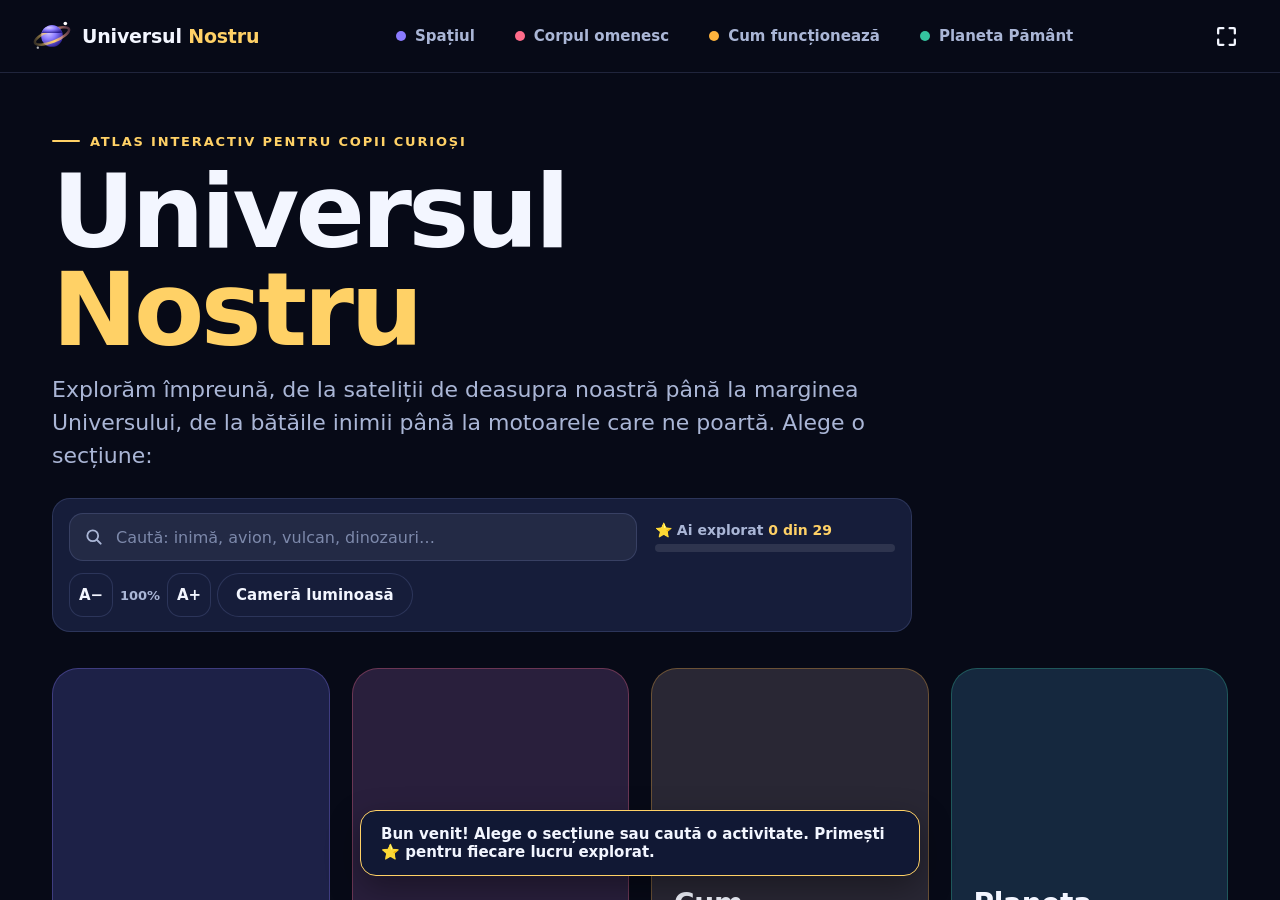
==== index.html @ 6708213e "Unelte pentru povestit, zoom în toate modulele, desene unitare și mai clare Cadrul comun al modulelo" ====
<!DOCTYPE html>
<html lang="ro">
<head>
<meta charset="utf-8">
<title>Universul Nostru</title>
<meta name="viewport" content="width=device-width, initial-scale=1, viewport-fit=cover, user-scalable=no">
<meta name="description" content="Aplicație educațională interactivă: Sistemul Solar, sateliți, comete, galaxii și structura Universului.">
<meta name="theme-color" content="#070a17">
<meta name="apple-mobile-web-app-capable" content="yes">
<meta name="apple-mobile-web-app-status-bar-style" content="black-translucent">
<meta name="mobile-web-app-capable" content="yes">
<link rel="manifest" href="manifest.webmanifest">
<link rel="icon" href="icons/icon-192.png">
<link rel="apple-touch-icon" href="icons/apple-touch-icon.png">
<link rel="stylesheet" href="css/style.css?v=46">
</head>
<body>
<svg width="0" height="0" style="position:absolute" aria-hidden="true">
  <defs>
    <symbol id="i-home" viewBox="0 0 24 24"><path d="M3.5 10.5 12 3.5l8.5 7V20a1 1 0 0 1-1 1H15v-6H9v6H4.5a1 1 0 0 1-1-1z" fill="none" stroke="currentColor" stroke-width="2" stroke-linejoin="round"/></symbol>
    <symbol id="i-back" viewBox="0 0 24 24"><path d="M15 5l-7 7 7 7" fill="none" stroke="currentColor" stroke-width="2.4" stroke-linecap="round" stroke-linejoin="round"/></symbol>
    <symbol id="i-arrow" viewBox="0 0 24 24"><path d="M5 12h13M13 6l6 6-6 6" fill="none" stroke="currentColor" stroke-width="2.4" stroke-linecap="round" stroke-linejoin="round"/></symbol>
    <symbol id="i-play" viewBox="0 0 24 24"><path d="M8 5.2v13.6a.8.8 0 0 0 1.2.7l10.6-6.8a.8.8 0 0 0 0-1.4L9.2 4.5A.8.8 0 0 0 8 5.2z" fill="currentColor"/></symbol>
    <symbol id="i-pause" viewBox="0 0 24 24"><rect x="6" y="5" width="4.2" height="14" rx="1.3" fill="currentColor"/><rect x="13.8" y="5" width="4.2" height="14" rx="1.3" fill="currentColor"/></symbol>
    <symbol id="i-plus" viewBox="0 0 24 24"><path d="M12 5v14M5 12h14" fill="none" stroke="currentColor" stroke-width="2.6" stroke-linecap="round"/></symbol>
    <symbol id="i-minus" viewBox="0 0 24 24"><path d="M5 12h14" fill="none" stroke="currentColor" stroke-width="2.6" stroke-linecap="round"/></symbol>
    <symbol id="i-full" viewBox="0 0 24 24"><path d="M4 9V5a1 1 0 0 1 1-1h4M20 9V5a1 1 0 0 0-1-1h-4M4 15v4a1 1 0 0 0 1 1h4M20 15v4a1 1 0 0 1-1 1h-4" fill="none" stroke="currentColor" stroke-width="2.2" stroke-linecap="round"/></symbol>
    <symbol id="i-help" viewBox="0 0 24 24"><circle cx="12" cy="12" r="9" fill="none" stroke="currentColor" stroke-width="2"/><path d="M9.4 9.3a2.7 2.7 0 1 1 3.8 2.5c-.7.3-1.2.9-1.2 1.7v.5" fill="none" stroke="currentColor" stroke-width="2" stroke-linecap="round"/><circle cx="12" cy="17.2" r="1.2" fill="currentColor"/></symbol>
    <symbol id="i-close" viewBox="0 0 24 24"><path d="M6.5 6.5l11 11M17.5 6.5l-11 11" fill="none" stroke="currentColor" stroke-width="2.4" stroke-linecap="round"/></symbol>
    <symbol id="i-tour" viewBox="0 0 24 24"><path d="M5.5 21V4.5" fill="none" stroke="currentColor" stroke-width="2.2" stroke-linecap="round"/><path d="M5.5 4.5h11.8a.6.6 0 0 1 .5.9L15.6 9l2.2 3.6a.6.6 0 0 1-.5.9H5.5z" fill="currentColor"/></symbol>
    <symbol id="i-target" viewBox="0 0 24 24"><circle cx="12" cy="12" r="8.6" fill="none" stroke="currentColor" stroke-width="2"/><circle cx="12" cy="12" r="4.6" fill="none" stroke="currentColor" stroke-width="2"/><circle cx="12" cy="12" r="1.5" fill="currentColor"/></symbol>
    <symbol id="i-sparkle" viewBox="0 0 24 24"><path d="M11 3.5l1.7 5.1 5.1 1.7-5.1 1.7L11 17.1l-1.7-5.1-5.1-1.7 5.1-1.7z" fill="currentColor"/><path d="M18.5 14.5l.8 2.2 2.2.8-2.2.8-.8 2.2-.8-2.2-2.2-.8 2.2-.8z" fill="currentColor"/></symbol>
    <symbol id="i-planet" viewBox="0 0 24 24"><circle cx="12" cy="12" r="5.6" fill="none" stroke="currentColor" stroke-width="2"/><ellipse cx="12" cy="12" rx="10" ry="3.6" transform="rotate(-20 12 12)" fill="none" stroke="currentColor" stroke-width="1.8"/></symbol>
    <symbol id="i-catalog" viewBox="0 0 24 24"><rect x="4" y="4" width="7" height="7" rx="2" fill="none" stroke="currentColor" stroke-width="2"/><rect x="13" y="4" width="7" height="7" rx="2" fill="none" stroke="currentColor" stroke-width="2"/><rect x="4" y="13" width="7" height="7" rx="2" fill="none" stroke="currentColor" stroke-width="2"/><rect x="13" y="13" width="7" height="7" rx="2" fill="none" stroke="currentColor" stroke-width="2"/></symbol>
    <symbol id="i-orbit" viewBox="0 0 24 24"><ellipse cx="12" cy="12" rx="9" ry="6" fill="none" stroke="currentColor" stroke-width="1.9" stroke-dasharray="3 2.4"/><circle cx="12" cy="12" r="2.6" fill="currentColor"/><circle cx="20.4" cy="9.9" r="1.7" fill="currentColor"/></symbol>
    <symbol id="i-label" viewBox="0 0 24 24"><path d="M3.8 12.6V5a1.2 1.2 0 0 1 1.2-1.2h7.6l8 8a1.2 1.2 0 0 1 0 1.7l-7 7a1.2 1.2 0 0 1-1.7 0z" fill="none" stroke="currentColor" stroke-width="2" stroke-linejoin="round"/><circle cx="8.3" cy="8.3" r="1.6" fill="currentColor"/></symbol>
    <symbol id="i-reset" viewBox="0 0 24 24"><path d="M4.5 12a7.5 7.5 0 1 0 2.4-5.5" fill="none" stroke="currentColor" stroke-width="2.2" stroke-linecap="round"/><path d="M4 4v4.5h4.5" fill="none" stroke="currentColor" stroke-width="2.2" stroke-linecap="round" stroke-linejoin="round"/></symbol>
    <symbol id="i-search" viewBox="0 0 24 24"><circle cx="10.5" cy="10.5" r="6.5" fill="none" stroke="currentColor" stroke-width="2.2"/><path d="M15.5 15.5 20 20" fill="none" stroke="currentColor" stroke-width="2.4" stroke-linecap="round"/></symbol>
    <symbol id="i-zoomto" viewBox="0 0 24 24"><circle cx="10.5" cy="10.5" r="6.5" fill="none" stroke="currentColor" stroke-width="2.2"/><path d="M15.5 15.5 20 20M10.5 7.8v5.4M7.8 10.5h5.4" fill="none" stroke="currentColor" stroke-width="2.2" stroke-linecap="round"/></symbol>
    <symbol id="i-follow" viewBox="0 0 24 24"><path d="M2.5 12S6 5.5 12 5.5 21.5 12 21.5 12 18 18.5 12 18.5 2.5 12 2.5 12z" fill="none" stroke="currentColor" stroke-width="2" stroke-linejoin="round"/><circle cx="12" cy="12" r="3" fill="currentColor"/></symbol>
    <symbol id="i-text" viewBox="0 0 24 24"><path d="M5 4.5h14a1.5 1.5 0 0 1 1.5 1.5v9a1.5 1.5 0 0 1-1.5 1.5h-7.5L7 20.5v-4H5A1.5 1.5 0 0 1 3.5 15V6A1.5 1.5 0 0 1 5 4.5z" fill="none" stroke="currentColor" stroke-width="2" stroke-linejoin="round"/><path d="M7.5 9h9M7.5 12.2h6" fill="none" stroke="currentColor" stroke-width="2" stroke-linecap="round"/></symbol>
    <symbol id="i-laser" viewBox="0 0 24 24"><circle cx="12" cy="12" r="3.6" fill="currentColor"/><circle cx="12" cy="12" r="7.6" fill="none" stroke="currentColor" stroke-width="1.8" opacity=".55"/><path d="M12 1.8v3M12 19.2v3M1.8 12h3M19.2 12h3" stroke="currentColor" stroke-width="1.8" stroke-linecap="round"/></symbol>
    <symbol id="i-skip" viewBox="0 0 24 24"><path d="M6 6l7 6-7 6zM15 6l7 6-7 6z" fill="currentColor"/></symbol>
    <symbol id="i-logo" viewBox="0 0 48 48"><defs><radialGradient id="lg-p" cx="35%" cy="32%" r="75%"><stop offset="0" stop-color="#d7ccff"/><stop offset=".45" stop-color="#8b7bff"/><stop offset="1" stop-color="#2a1d8f"/></radialGradient><linearGradient id="lg-r" x1="0" x2="1"><stop offset="0" stop-color="#ffd166" stop-opacity=".2"/><stop offset=".5" stop-color="#ffd166"/><stop offset="1" stop-color="#ff8fa3" stop-opacity=".3"/></linearGradient></defs><circle cx="24" cy="24" r="13" fill="url(#lg-p)"/><ellipse cx="24" cy="24" rx="22" ry="7" transform="rotate(-22 24 24)" fill="none" stroke="url(#lg-r)" stroke-width="3"/><path d="M11.5 20.5a13 13 0 0 1 25 0" fill="url(#lg-p)"/><circle cx="40" cy="9" r="2.2" fill="#fff"/><circle cx="7" cy="38" r="1.4" fill="#fff" opacity=".7"/></symbol>
  </defs>
</svg>

<!-- ============ ECRAN DE PORNIRE ============ -->
<section id="home">
  <header class="topnav">
    <button class="brand" id="brand-home" aria-label="Universul Nostru — toate secțiunile">
      <svg class="brand-mark" aria-hidden="true"><use href="#i-logo"/></svg>
      <span class="brand-name">Universul <b>Nostru</b></span>
    </button>
    <nav class="sec-tabs" aria-label="Secțiuni">
      <button class="sec-tab" data-tab="space" style="--c1:#8b7bff;--c2:#3b2bb0"><span class="dot"></span>Spațiul</button>
      <button class="sec-tab" data-tab="body" style="--c1:#ff6b8a;--c2:#b0284e"><span class="dot"></span>Corpul omenesc</button>
      <button class="sec-tab" data-tab="how" style="--c1:#ffb43d;--c2:#b8620f"><span class="dot"></span>Cum funcționează</button>
      <button class="sec-tab" data-tab="earth" style="--c1:#35c3a0;--c2:#147a8f"><span class="dot"></span>Planeta Pământ</button>
    </nav>
    <button class="icon ghost" id="btn-hub-full" title="Ecran complet (F)" aria-label="Ecran complet"><svg class="i" aria-hidden="true"><use href="#i-full"/></svg></button>
  </header>

  <div class="home-inner">
    <div id="hub">
      <div class="hero">
        <p class="eyebrow"><span></span>Atlas interactiv pentru copii curioși</p>
        <h1>Universul <span>Nostru</span></h1>
        <p class="tagline">Explorăm împreună, de la sateliții de deasupra noastră până la marginea Universului, de la bătăile inimii până la motoarele care ne poartă. Alege o secțiune:</p>
      </div>
      <div class="sec-tiles">
      <button class="sec-tile" data-section="space" style="--c1:#8b7bff;--c2:#3b2bb0;--i:0">
        <span class="sec-art img" style="background-image:url(img/hub/space.jpg)"></span>
        <span class="sec-info">
          <h2>Spațiul</h2>
          <p>Sistemul Solar, găuri negre, explozii cosmice, Big Bang și gravitație.</p>
          <span class="sec-foot"><span class="sec-count" data-count="space"></span><span class="sec-go"><svg class="i" aria-hidden="true"><use href="#i-arrow"/></svg></span></span>
        </span>
      </button>
      <button class="sec-tile" data-section="body" style="--c1:#ff6b8a;--c2:#b0284e;--i:1">
        <span class="sec-art img" style="background-image:url(img/cards/m-heart.jpg)"></span>
        <span class="sec-info">
          <h2>Corpul omenesc</h2>
          <p>Inima, plămânii, scheletul, digestia și creierul.</p>
          <span class="sec-foot"><span class="sec-count" data-count="body"></span><span class="sec-go"><svg class="i" aria-hidden="true"><use href="#i-arrow"/></svg></span></span>
        </span>
      </button>
      <button class="sec-tile" data-section="how" style="--c1:#ffb43d;--c2:#b8620f;--i:2">
        <span class="sec-art img" style="background-image:url(img/cards/m-mechanics.jpg)"></span>
        <span class="sec-info">
          <h2>Cum funcționează</h2>
          <p>Circuite, avioane, motoare, trenuri, telefoane, aparate foto și mașini.</p>
          <span class="sec-foot"><span class="sec-count" data-count="how"></span><span class="sec-go"><svg class="i" aria-hidden="true"><use href="#i-arrow"/></svg></span></span>
        </span>
      </button>
      <button class="sec-tile" data-section="earth" style="--c1:#35c3a0;--c2:#147a8f;--i:3">
        <span class="sec-art img" style="background-image:url(img/cards/m-earthtime.jpg)"></span>
        <span class="sec-info">
          <h2>Planeta Pământ</h2>
          <p>Pământul în timp, omul, fauna și flora, civilizația, relief, vulcani, straturi și oceane.</p>
          <span class="sec-foot"><span class="sec-count" data-count="earth"></span><span class="sec-go"><svg class="i" aria-hidden="true"><use href="#i-arrow"/></svg></span></span>
        </span>
      </button>
      </div>
      <ul class="hub-tips">
        <li><svg class="i" aria-hidden="true"><use href="#i-full"/></svg><span>Pentru proiector, apasă <kbd>F</kbd> pentru ecran complet</span></li>
        <li><svg class="i" aria-hidden="true"><use href="#i-sparkle"/></svg><span>Atinge orice ca să afli mai multe</span></li>
        <li><svg class="i" aria-hidden="true"><use href="#i-planet"/></svg><span>Funcționează și fără internet</span></li>
      </ul>
    </div>

    <div class="sec-view hidden" id="sec-space" style="--c1:#8b7bff;--c2:#3b2bb0">
      <header class="sec-hero">
        <button class="back-link sec-back"><svg class="i" aria-hidden="true"><use href="#i-back"/></svg><span>Toate secțiunile</span></button>
        <h2 class="sec-title">Spațiul</h2>
        <p class="sec-desc">Sistemul Solar, găuri negre, explozii cosmice, Big Bang și gravitație.</p>
        <span class="sec-badge" data-count="space"></span>
      </header>
      <div class="cards">
      <button class="card card-feature" id="start-space" style="--i:0">
        <div class="card-art img" style="background-image:url(img/cards/solar.jpg)"><span class="card-tag">Harta interactivă</span></div>
        <div class="card-body">
          <h3>Spațiul</h3>
          <p>Planete, sateliți, comete, asteroizi, stele, nebuloase și galaxii. Cu zoom de la ISS până la pânza cosmică.</p>
          <span class="card-cta">Intră în spațiu <svg class="i" aria-hidden="true"><use href="#i-arrow"/></svg></span>
        </div>
      </button>
      <button class="card" data-module="bigbang" style="--i:1">
        <div class="card-art img" style="background-image:url(img/cards/bigbang.jpg)"></div>
        <div class="card-body">
          <h3>Big Bang</h3>
          <p>Derulează 13,8 miliarde de ani: de la un punct mai mic decât un atom la stele, galaxii și la noi.</p>
          <span class="card-cta">Joacă-te <svg class="i" aria-hidden="true"><use href="#i-arrow"/></svg></span>
        </div>
      </button>
      <button class="card" data-module="blackhole" style="--i:2">
        <div class="card-art img" style="background-image:url(img/cards/blackhole.jpg)"></div>
        <div class="card-body">
          <h3>Gaura neagră</h3>
          <p>Aruncă planete și lumină într-o gaură neagră. Schimbă-i masa de la cât Pământul până la un monstru de miliarde de Sori.</p>
          <span class="card-cta">Joacă-te <svg class="i" aria-hidden="true"><use href="#i-arrow"/></svg></span>
        </div>
      </button>
      <button class="card" data-module="explosions" style="--i:3">
        <div class="card-art img" style="background-image:url(img/cards/supernova.jpg)"></div>
        <div class="card-body">
          <h3>Explozii cosmice</h3>
          <p>Urmărește viața unei stele până la supernovă, apoi declanșează tu supernove, kilonove și rafale gamma.</p>
          <span class="card-cta">Joacă-te <svg class="i" aria-hidden="true"><use href="#i-arrow"/></svg></span>
        </div>
      </button>
      <button class="card" data-module="gravity" style="--i:4">
        <div class="card-art img" style="background-image:url(img/cards/m-gravity.jpg)"></div>
        <div class="card-body">
          <h3>Laborator de gravitație</h3>
          <p>Lansează planete și descoperă ce e o orbită, de ce cad unele în stea și altele scapă în spațiu.</p>
          <span class="card-cta">Joacă-te <svg class="i" aria-hidden="true"><use href="#i-arrow"/></svg></span>
        </div>
      </button>
      </div>
    </div>
    <div class="sec-view hidden" id="sec-body" style="--c1:#ff6b8a;--c2:#b0284e">
      <header class="sec-hero">
        <button class="back-link sec-back"><svg class="i" aria-hidden="true"><use href="#i-back"/></svg><span>Toate secțiunile</span></button>
        <h2 class="sec-title">Corpul omenesc</h2>
        <p class="sec-desc">Inima, plămânii, scheletul, digestia și creierul.</p>
        <span class="sec-badge" data-count="body"></span>
      </header>
      <div class="cards">
      <button class="card" data-module="heart" style="--i:0">
        <div class="card-art img" style="background-image:url(img/cards/m-heart.jpg)"></div>
        <div class="card-body">
          <h3>Inima și circulația</h3>
          <p>Cele 4 camere ale inimii, sângele albastru și roșu, EKG și pulsul la somn, mers sau alergare.</p>
          <span class="card-cta">Explorează <svg class="i" aria-hidden="true"><use href="#i-arrow"/></svg></span>
        </div>
      </button>
      <button class="card" data-module="lungs" style="--i:1">
        <div class="card-art img" style="background-image:url(img/cards/m-lungs.jpg)"></div>
        <div class="card-body">
          <h3>Plămânii și respirația</h3>
          <p>Vezi cum diafragma umflă plămânii, cum trece oxigenul în sânge și cât poți ține respirația.</p>
          <span class="card-cta">Explorează <svg class="i" aria-hidden="true"><use href="#i-arrow"/></svg></span>
        </div>
      </button>
      <button class="card" data-module="skeleton" style="--i:2">
        <div class="card-art img" style="background-image:url(img/cards/m-skeleton.jpg)"></div>
        <div class="card-body">
          <h3>Scheletul</h3>
          <p>Atinge oasele ca să afli cum se numesc, apoi joacă „Găsește osul” — de la craniu la femur.</p>
          <span class="card-cta">Explorează <svg class="i" aria-hidden="true"><use href="#i-arrow"/></svg></span>
        </div>
      </button>
      <button class="card" data-module="digestion" style="--i:3">
        <div class="card-art img" style="background-image:url(img/cards/m-digestion.jpg)"></div>
        <div class="card-body">
          <h3>Digestia</h3>
          <p>Urmărește un măr de la gură până la ieșire: stomac, intestinul subțire de 6 metri și nu numai.</p>
          <span class="card-cta">Explorează <svg class="i" aria-hidden="true"><use href="#i-arrow"/></svg></span>
        </div>
      </button>
      <button class="card" data-module="brain" style="--i:4">
        <div class="card-art img" style="background-image:url(img/cards/m-brain.jpg)"></div>
        <div class="card-body">
          <h3>Creierul</h3>
          <p>Zonele creierului, un test de reflexe și un joc de memorie. Cât de repede ești?</p>
          <span class="card-cta">Explorează <svg class="i" aria-hidden="true"><use href="#i-arrow"/></svg></span>
        </div>
      </button>
      </div>
    </div>
    <div class="sec-view hidden" id="sec-how" style="--c1:#ffb43d;--c2:#b8620f">
      <header class="sec-hero">
        <button class="back-link sec-back"><svg class="i" aria-hidden="true"><use href="#i-back"/></svg><span>Toate secțiunile</span></button>
        <h2 class="sec-title">Cum funcționează</h2>
        <p class="sec-desc">Circuite, avioane, motoare, trenuri, telefoane, aparate foto și mașini.</p>
        <span class="sec-badge" data-count="how"></span>
      </header>
      <div class="cards">
      <button class="card" data-module="circuit" style="--i:0">
        <div class="card-art img" style="background-image:url(img/cards/m-circuit.jpg)"></div>
        <div class="card-body">
          <h3>Circuitul electric</h3>
          <p>Pornește un bec, pune becuri în serie sau în paralel și vezi ce se întâmplă dacă tensiunea e prea mare.</p>
          <span class="card-cta">Joacă-te <svg class="i" aria-hidden="true"><use href="#i-arrow"/></svg></span>
        </div>
      </button>
      <button class="card" data-module="binary" style="--i:1">
        <div class="card-art img" style="background-image:url(img/cards/m-binary.jpg)"></div>
        <div class="card-body">
          <h3>Cum „gândește” calculatorul</h3>
          <p>Aprinde biți și descoperă cum 0 și 1 devin numere, litere și culori.</p>
          <span class="card-cta">Joacă-te <svg class="i" aria-hidden="true"><use href="#i-arrow"/></svg></span>
        </div>
      </button>
      <button class="card" data-module="phone" style="--i:2">
        <div class="card-art img" style="background-image:url(img/cards/m-phone.jpg)"></div>
        <div class="card-body">
          <h3>Telefonul mobil</h3>
          <p>Trage telefonul între turnuri și vezi cum ajunge vocea ta la prieten. Apoi vezi cum simte ecranul degetul.</p>
          <span class="card-cta">Joacă-te <svg class="i" aria-hidden="true"><use href="#i-arrow"/></svg></span>
        </div>
      </button>
      <button class="card" data-module="camera" style="--i:3">
        <div class="card-art img" style="background-image:url(img/cards/m-camera.jpg)"></div>
        <div class="card-body">
          <h3>Aparatul foto</h3>
          <p>Cum face lentila o imagine, de ce poza iese clară sau neclară și ce fac diafragma, timpul și ISO.</p>
          <span class="card-cta">Joacă-te <svg class="i" aria-hidden="true"><use href="#i-arrow"/></svg></span>
        </div>
      </button>
      <button class="card" data-module="mechanics" style="--i:4">
        <div class="card-art img" style="background-image:url(img/cards/m-mechanics.jpg)"></div>
        <div class="card-body">
          <h3>Mecanisme</h3>
          <p>Roți dințate care se învârt una pe alta și o pârghie pe care o poți echilibra.</p>
          <span class="card-cta">Joacă-te <svg class="i" aria-hidden="true"><use href="#i-arrow"/></svg></span>
        </div>
      </button>
      <button class="card" data-module="engine" style="--i:5">
        <div class="card-art img" style="background-image:url(img/cards/m-engine.jpg)"></div>
        <div class="card-body">
          <h3>Motorul termic</h3>
          <p>Cei 4 timpi ai motorului: admisie, comprimare, ardere, evacuare. Pistonul, supapele și bujia, încetinit.</p>
          <span class="card-cta">Joacă-te <svg class="i" aria-hidden="true"><use href="#i-arrow"/></svg></span>
        </div>
      </button>
      <button class="card" data-module="solar" style="--i:6">
        <div class="card-art img" style="background-image:url(img/cards/m-solar.jpg)"></div>
        <div class="card-body">
          <h3>Panourile solare</h3>
          <p>Urmărește soarele pe cer, înclină panoul și vezi cum se face curent, cum se încarcă bateria și ce se întâmplă noaptea.</p>
          <span class="card-cta">Joacă-te <svg class="i" aria-hidden="true"><use href="#i-arrow"/></svg></span>
        </div>
      </button>
      <button class="card" data-module="emotor" style="--i:7">
        <div class="card-art img" style="background-image:url(img/cards/m-emotor.jpg)"></div>
        <div class="card-body">
          <h3>Mașina electrică</h3>
          <p>Cum merge o mașină fără benzină: baterie, controler și motor. Apoi vezi cum magneții împing roata.</p>
          <span class="card-cta">Joacă-te <svg class="i" aria-hidden="true"><use href="#i-arrow"/></svg></span>
        </div>
      </button>
      <button class="card" data-module="airplane" style="--i:8">
        <div class="card-art img" style="background-image:url(img/cards/m-airplane.jpg)"></div>
        <div class="card-body">
          <h3>Cum zboară avionul</h3>
          <p>Înclină aripa, schimbă viteza și vezi portanța. Ce e angajarea și de ce „pică” avionul?</p>
          <span class="card-cta">Joacă-te <svg class="i" aria-hidden="true"><use href="#i-arrow"/></svg></span>
        </div>
      </button>
      <button class="card" data-module="train" style="--i:9">
        <div class="card-art img" style="background-image:url(img/cards/m-train.jpg)"></div>
        <div class="card-body">
          <h3>Trenul</h3>
          <p>Cum ia locomotiva curent din fir și cum se ia trenul singur după curbe, datorită roților conice.</p>
          <span class="card-cta">Joacă-te <svg class="i" aria-hidden="true"><use href="#i-arrow"/></svg></span>
        </div>
      </button>
      <button class="card" data-module="car" style="--i:10">
        <div class="card-art img" style="background-image:url(img/cards/m-car.jpg)"></div>
        <div class="card-body">
          <h3>Mașina</h3>
          <p>Accelerează și schimbă vitezele, urmărește turația motorului și află cum frânează o mașină.</p>
          <span class="card-cta">Joacă-te <svg class="i" aria-hidden="true"><use href="#i-arrow"/></svg></span>
        </div>
      </button>
      </div>
    </div>
    <div class="sec-view hidden" id="sec-earth" style="--c1:#35c3a0;--c2:#147a8f">
      <header class="sec-hero">
        <button class="back-link sec-back"><svg class="i" aria-hidden="true"><use href="#i-back"/></svg><span>Toate secțiunile</span></button>
        <h2 class="sec-title">Planeta Pământ</h2>
        <p class="sec-desc">Pământul în timp, omul, fauna și flora, civilizația, relief, vulcani, straturi și oceane.</p>
        <span class="sec-badge" data-count="earth"></span>
      </header>
      <div class="cards">
      <button class="card" data-module="human" style="--i:0">
        <div class="card-art img" style="background-image:url(img/cards/m-human.jpg)"></div>
        <div class="card-body">
          <h3>Evoluția omului</h3>
          <p>De la Lucy la noi: speciile umane, perioadele lor, câți oameni trăiau în același timp și cât de înalți erau.</p>
          <span class="card-cta">Explorează <svg class="i" aria-hidden="true"><use href="#i-arrow"/></svg></span>
        </div>
      </button>
      <button class="card" data-module="lifeevo" style="--i:1">
        <div class="card-art img" style="background-image:url(img/cards/m-lifeevo.jpg)"></div>
        <div class="card-body">
          <h3>Fauna și flora în timp</h3>
          <p>De la trilobiți la mamuți: cum s-au schimbat animalele și plantele în fiecare perioadă geologică, cu extincțiile în masă.</p>
          <span class="card-cta">Explorează <svg class="i" aria-hidden="true"><use href="#i-arrow"/></svg></span>
        </div>
      </button>
      <button class="card" data-module="civ" style="--i:2">
        <div class="card-art img" style="background-image:url(img/cards/m-civ.jpg)"></div>
        <div class="card-body">
          <h3>Evoluția civilizației</h3>
          <p>De la primele sate la internet: agricultura, scrierea, Roma, tiparul, mașina cu abur și câți oameni trăiau pe Pământ.</p>
          <span class="card-cta">Explorează <svg class="i" aria-hidden="true"><use href="#i-arrow"/></svg></span>
        </div>
      </button>
      <button class="card" data-module="earthtime" style="--i:3">
        <div class="card-art img" style="background-image:url(img/cards/m-earthtime.jpg)"></div>
        <div class="card-body">
          <h3>Pământul în timp</h3>
          <p>Derulează 4,6 miliarde de ani: de la o minge de lavă la oceane, dinozauri și continentele de azi.</p>
          <span class="card-cta">Explorează <svg class="i" aria-hidden="true"><use href="#i-arrow"/></svg></span>
        </div>
      </button>
      <button class="card" data-module="relief" style="--i:4">
        <div class="card-art img" style="background-image:url(img/cards/m-relief.jpg)"></div>
        <div class="card-body">
          <h3>Formarea reliefului</h3>
          <p>Cum se nasc munții (Everest), oceanele și vulcanii din mișcarea plăcilor. Compară înălțimile munților.</p>
          <span class="card-cta">Explorează <svg class="i" aria-hidden="true"><use href="#i-arrow"/></svg></span>
        </div>
      </button>
      <button class="card" data-module="volcano" style="--i:5">
        <div class="card-art img" style="background-image:url(img/cards/m-volcano.jpg)"></div>
        <div class="card-body">
          <h3>Vulcani</h3>
          <p>Încarcă camera magmatică și provoacă o erupție: liniștită ca în Hawaii sau explozivă ca la Vezuviu.</p>
          <span class="card-cta">Explorează <svg class="i" aria-hidden="true"><use href="#i-arrow"/></svg></span>
        </div>
      </button>
      <button class="card" data-module="layers" style="--i:6">
        <div class="card-art img" style="background-image:url(img/cards/m-layers.jpg)"></div>
        <div class="card-body">
          <h3>Straturile Pământului</h3>
          <p>Sapă spre centrul planetei: scoarță, manta, nucleu. Temperatură, presiune și unde de cutremur.</p>
          <span class="card-cta">Explorează <svg class="i" aria-hidden="true"><use href="#i-arrow"/></svg></span>
        </div>
      </button>
      <button class="card" data-module="ocean" style="--i:7">
        <div class="card-art img" style="background-image:url(img/cards/m-ocean.jpg)"></div>
        <div class="card-body">
          <h3>Oceane și adâncimi</h3>
          <p>Scufundă-te până la Groapa Marianelor și vezi ce animale trăiesc la fiecare adâncime.</p>
          <span class="card-cta">Explorează <svg class="i" aria-hidden="true"><use href="#i-arrow"/></svg></span>
        </div>
      </button>
      </div>
    </div>
  </div>
</section>

<!-- ============ MODULE INTERACTIVE ============ -->
<section id="module" class="hidden">
  <canvas id="mod-canvas"></canvas>
  <header class="mod-bar">
    <button id="mod-back" class="back-btn" title="Înapoi (Esc)"><svg class="i" aria-hidden="true"><use href="#i-back"/></svg><span>Înapoi</span></button>
    <div class="mod-titles"><span id="mod-crumb" class="crumb"></span><strong id="mod-title"></strong><small id="mod-sub"></small></div>
    <button id="mod-help" class="icon" title="Arată din nou explicația" aria-label="Arată din nou explicația"><svg class="i" aria-hidden="true"><use href="#i-help"/></svg></button>
    <button id="mod-text" class="text-toggle" aria-pressed="true" title="Arată / ascunde textele explicative (T)"><svg class="i" aria-hidden="true"><use href="#i-text"/></svg><span>Text</span></button>
    <button id="mod-full" class="icon" title="Ecran complet (F)" aria-label="Ecran complet"><svg class="i" aria-hidden="true"><use href="#i-full"/></svg></button>
  </header>
  <div id="mod-info" role="status" aria-live="polite"></div>
  <div id="mod-tools" role="toolbar" aria-label="Unelte: pauză, viteză, zoom, indicator">
    <button id="mt-more" class="icon" title="Unelte" aria-label="Arată uneltele"><svg class="i" aria-hidden="true"><use href="#i-catalog"/></svg></button>
    <button id="mt-play" class="icon" title="Pauză / pornește (Space)" aria-label="Pune pauză"><svg class="i" aria-hidden="true"><use href="#i-pause"/></svg></button>
    <button id="mt-speed" class="icon" title="Viteza animației (S)" aria-label="Viteza animației">1×</button>
    <span class="mt-sep"></span>
    <button id="mt-zin" class="icon mt-z" title="Mărește (+)" aria-label="Mărește"><svg class="i" aria-hidden="true"><use href="#i-plus"/></svg></button>
    <button id="mt-zout" class="icon mt-z" title="Micșorează (−)" aria-label="Micșorează"><svg class="i" aria-hidden="true"><use href="#i-minus"/></svg></button>
    <button id="mt-zreset" class="icon mt-z hidden" title="Mărime normală (0)" aria-label="Mărime normală"><svg class="i" aria-hidden="true"><use href="#i-reset"/></svg></button>
    <span class="mt-sep"></span>
    <button id="mt-laser" class="icon" title="Indicator pentru proiector (P)" aria-label="Indicator pentru proiector" aria-pressed="false"><svg class="i" aria-hidden="true"><use href="#i-laser"/></svg></button>
  </div>
  <div id="mod-panel"></div>
</section>

<main id="app" class="hidden">
  <canvas id="sky"></canvas>

  <!-- bara de sus -->
  <header class="bar top">
    <button id="btn-menu-home" class="icon" title="Meniu principal" aria-label="Meniu principal"><svg class="i" aria-hidden="true"><use href="#i-home"/></svg></button>
    <div class="titles">
      <strong id="level">Sistemul Solar</strong>
      <small id="fov">—</small>
    </div>
    <div class="spacer"></div>
    <div class="date-box"><span class="lbl">Data în simulare</span><span id="date">—</span></div>
    <div class="tool-group">
      <button id="btn-sky" class="pill" title="Constelațiile văzute de pe Pământ (C)"><span class="ico"><svg class="i" aria-hidden="true"><use href="#i-sparkle"/></svg></span><span class="t">Cerul nopții</span></button>
      <button id="btn-quiz" class="pill" title="Joc: găsește obiectul (G)"><span class="ico"><svg class="i" aria-hidden="true"><use href="#i-target"/></svg></span><span class="t">Joc</span></button>
      <button id="btn-tour" class="pill" title="Tur ghidat"><span class="ico"><svg class="i" aria-hidden="true"><use href="#i-tour"/></svg></span><span class="t">Tur ghidat</span></button>
      <button id="btn-menu" class="pill" title="Catalog"><span class="ico"><svg class="i" aria-hidden="true"><use href="#i-catalog"/></svg></span><span class="t">Catalog</span></button>
    </div>
    <button id="btn-help" class="icon" title="Ajutor" aria-label="Ajutor"><svg class="i" aria-hidden="true"><use href="#i-help"/></svg></button>
    <button id="btn-full" class="icon" title="Ecran complet (F)" aria-label="Ecran complet"><svg class="i" aria-hidden="true"><use href="#i-full"/></svg></button>
  </header>

  <!-- bara de jos -->
  <footer class="bar bottom">
    <button id="btn-play" class="icon big play" title="Pauză (Space)" aria-label="Pauză / pornește"><svg class="i" aria-hidden="true"><use href="#i-pause"/></svg></button>

    <div class="ctrl" id="speed-ctrl">
      <label for="speed">Viteza timpului <b id="speed-val">—</b></label>
      <input id="speed" type="range" min="0" max="1000" value="300">
    </div>

    <div id="sky-hint">Trage ca să te plimbi pe cer · rotița schimbă cât de mult cer vezi · atinge o stea sau numele unei constelații</div>

    <div class="ctrl" id="zoom-ctrl">
      <label for="zoom">Zoom <small>rotița / două degete</small></label>
      <div class="zoom-row">
        <button id="btn-zoom-out" class="icon" title="Zoom out (−)" aria-label="Zoom out"><svg class="i" aria-hidden="true"><use href="#i-minus"/></svg></button>
        <input id="zoom" type="range" min="0" max="1000" value="500">
        <button id="btn-zoom-in" class="icon" title="Zoom in (+)" aria-label="Zoom in"><svg class="i" aria-hidden="true"><use href="#i-plus"/></svg></button>
      </div>
    </div>

    <div class="toggles">
      <button id="btn-orbits" class="pill tgl" title="Arată orbitele (O)"><svg class="i" aria-hidden="true"><use href="#i-orbit"/></svg><span>Orbite</span></button>
      <button id="btn-labels" class="pill tgl" title="Arată numele (L)"><svg class="i" aria-hidden="true"><use href="#i-label"/></svg><span>Nume</span></button>
      <button id="btn-home-view" class="pill" title="Revino la Sistemul Solar"><svg class="i" aria-hidden="true"><use href="#i-reset"/></svg><span>Resetează</span></button>
    </div>
  </footer>

  <!-- panoul de informații -->
  <aside id="info" aria-label="Fișa obiectului">
    <div class="sheet-handle"></div>
    <button id="info-close" class="close" aria-label="Închide"><svg class="i" aria-hidden="true"><use href="#i-close"/></svg></button>
    <figure id="info-photo">
      <img id="info-photo-img" alt="">
      <figcaption id="info-photo-cap"></figcaption>
    </figure>
    <div class="info-head">
      <div id="info-type" class="type">—</div>
      <h2 id="info-name">—</h2>
    </div>
    <p id="info-desc"></p>
    <div id="info-live" class="facts live-box"></div>
    <div id="info-facts" class="facts"></div>
    <div id="info-fun-wrap" class="fun"><span class="fun-i"><svg class="i" aria-hidden="true"><use href="#i-sparkle"/></svg></span><div><b class="fun-t">Știai că…</b><span id="info-fun"></span></div></div>
    <div id="info-note" class="note"></div>
    <div class="info-actions">
      <button id="btn-zoomto" class="pill primary"><svg class="i" aria-hidden="true"><use href="#i-zoomto"/></svg><span>Zboară acolo</span></button>
      <button id="btn-follow" class="pill">Urmărește</button>
    </div>
  </aside>

  <!-- jocul „Găsește!" -->
  <div id="quiz" role="status" aria-live="polite">
    <span class="quiz-ico"><svg class="i" aria-hidden="true"><use href="#i-target"/></svg></span>
    <div class="quiz-main">
      <div class="quiz-top"><span class="quiz-tag">Joc · Găsește!</span><span id="quiz-score" class="quiz-score">0 / 10</span></div>
      <p id="quiz-q">—</p>
      <small id="quiz-feedback"></small>
    </div>
    <button id="quiz-skip" class="pill">Sari peste <svg class="i" aria-hidden="true"><use href="#i-skip"/></svg></button>
    <button id="quiz-close" class="close small" aria-label="Oprește jocul"><svg class="i" aria-hidden="true"><use href="#i-close"/></svg></button>
  </div>

  <!-- catalogul -->
  <aside id="catalog" aria-label="Catalog">
    <div class="sheet-handle"></div>
    <button id="catalog-close" class="close" aria-label="Închide"><svg class="i" aria-hidden="true"><use href="#i-close"/></svg></button>
    <h2>Catalog</h2>
    <p class="hint">Apasă pe un nume și camera zboară acolo.</p>
    <label class="search"><svg class="i" aria-hidden="true"><use href="#i-search"/></svg><input id="catalog-search" type="search" placeholder="Caută: Marte, Andromeda, Orion…" autocomplete="off"></label>
    <p id="catalog-empty" class="hint" hidden>Nu am găsit nimic. Încearcă alt nume.</p>
    <div id="catalog-body"></div>
  </aside>

  <!-- turul ghidat -->
  <div id="tour" role="status" aria-live="polite">
    <div class="tour-progress"><span id="tour-progress"></span></div>
    <button id="tour-close" class="close small" aria-label="Închide turul"><svg class="i" aria-hidden="true"><use href="#i-close"/></svg></button>
    <div class="tour-body">
      <span id="tour-count" class="count">1 / 1</span>
      <p id="tour-text">—</p>
    </div>
    <div class="tour-nav">
      <button id="tour-prev" class="pill"><svg class="i" aria-hidden="true"><use href="#i-back"/></svg><span>Înapoi</span></button>
      <button id="tour-next" class="pill primary"><span>Următorul</span> <kbd>N</kbd></button>
    </div>
  </div>

  <!-- ajutor -->
  <div id="help" role="dialog" aria-label="Cum se folosește">
    <button id="help-close" class="close" aria-label="Închide"><svg class="i" aria-hidden="true"><use href="#i-close"/></svg></button>
    <h2>Cum se folosește</h2>
    <ul>
      <li><b>Click pe orice obiect</b> → se deschide fișa lui cu informații.</li>
      <li><b>Dublu-click</b> pe un obiect → camera zboară la el.</li>
      <li><b>Rotița mouse-ului</b> sau pinch → zoom in / zoom out.</li>
      <li><b>Trage cu mouse-ul</b> → te plimbi prin spațiu.</li>
      <li>Dai <b>zoom out</b> mult → ieși din Sistemul Solar, vezi stelele vecine, apoi Calea Lactee, apoi galaxiile și pânza cosmică.</li>
      <li>Dai <b>zoom in</b> pe Pământ → apar Luna, ISS, Hubble și sateliții.</li>
      <li><b>Viteza timpului</b> → de la ore pe secundă până la mii de ani pe secundă.</li>
    </ul>
    <h3>Pentru copil</h3>
    <label class="agebox">Vârsta copilului:
      <input id="kid-age" type="number" min="1" max="120" placeholder="ex. 6">
      <small>— apoi, în fișa fiecărei planete, apare ce vârstă ar avea acolo.</small>
    </label>
    <ul>
      <li><b>🎯 Joc</b> — „Găsește planeta Marte!" — copilul dă click, aplicația ține scorul.</li>
      <li><b>✨ Cerul nopții</b> — constelațiile așa cum se văd de pe Pământ, ca să le căutați apoi afară.</li>
    </ul>

    <h3>Taste</h3>
    <div class="keys">
      <span><kbd>Space</kbd> pauză</span><span><kbd>+</kbd> <kbd>−</kbd> zoom</span>
      <span><kbd>←↑↓→</kbd> deplasare</span><span><kbd>O</kbd> orbite</span>
      <span><kbd>L</kbd> nume</span><span><kbd>F</kbd> ecran complet</span>
      <span><kbd>N</kbd> pasul următor din tur</span><span><kbd>C</kbd> cerul nopții</span>
      <span><kbd>G</kbd> joc</span><span><kbd>Esc</kbd> închide</span>
    </div>
    <p class="hint">Distanțele dintre planete sunt reale, dar planetele sunt desenate puțin mai mari ca să poată fi văzute. Orbitele sateliților din jurul Pământului sunt mărite intenționat.</p>
  </div>
</main>

<script src="js/data.js?v=46"></script>
<script src="js/data-extra.js?v=46"></script>
<script src="js/textures.js?v=46"></script>
<script src="js/sky.js?v=46"></script>
<script src="js/app.js?v=46"></script>
<script src="js/core/art.js?v=46"></script>
<script src="js/core/creatures.js?v=46"></script>
<script src="js/core/modules.js?v=46"></script>
<script src="js/core/ux.js?v=46"></script>
<script src="js/modules/body/brain.js?v=46"></script>
<script src="js/modules/body/digestion.js?v=46"></script>
<script src="js/modules/body/heart.js?v=46"></script>
<script src="js/modules/body/lungs.js?v=46"></script>
<script src="js/modules/body/skeleton.js?v=46"></script>
<script src="js/modules/earth/civ.js?v=46"></script>
<script src="js/modules/earth/earthtime.js?v=46"></script>
<script src="js/modules/earth/human.js?v=46"></script>
<script src="js/modules/earth/layers.js?v=46"></script>
<script src="js/modules/earth/lifeevo.js?v=46"></script>
<script src="js/modules/earth/ocean.js?v=46"></script>
<script src="js/modules/earth/relief.js?v=46"></script>
<script src="js/modules/earth/volcano.js?v=46"></script>
<script src="js/modules/mechanics/engine.js?v=46"></script>
<script src="js/modules/mechanics/mechanics.js?v=46"></script>
<script src="js/modules/space/bigbang.js?v=46"></script>
<script src="js/modules/space/blackhole.js?v=46"></script>
<script src="js/modules/space/explosions.js?v=46"></script>
<script src="js/modules/space/gravity.js?v=46"></script>
<script src="js/modules/tech/binary.js?v=46"></script>
<script src="js/modules/tech/camera.js?v=46"></script>
<script src="js/modules/tech/circuit.js?v=46"></script>
<script src="js/modules/tech/phone.js?v=46"></script>
<script src="js/modules/tech/solar.js?v=46"></script>
<script src="js/modules/vehicles/airplane.js?v=46"></script>
<script src="js/modules/vehicles/car.js?v=46"></script>
<script src="js/modules/vehicles/emotor.js?v=46"></script>
<script src="js/modules/vehicles/train.js?v=46"></script>
</body>
</html>
---- css/style.css ----
/* ============================================================
   Universul Nostru — stiluri
   Gândit pentru proiector și pentru degetele copiilor:
   contrast mare, text mare, ținte de atingere de minim 44px.
   ============================================================ */
:root {
  /* fundaluri */
  --bg: #070a17;
  --bg-2: #0c1126;
  --surface: #161d3a;
  --surface-2: #1f2850;
  --surface-solid: #111834;
  --glass: rgba(14, 19, 40, 0.94);
  --line: rgba(160, 180, 255, 0.16);
  --line-2: rgba(160, 180, 255, 0.3);
  /* text */
  --txt: #f3f6ff;
  --dim: #aab6d6;
  --faint: #7d89ab;
  /* accente */
  --accent: #7cc8ff;
  --accent-2: #ffd166;
  --good: #4ade80;
  /* culoarea secțiunii curente (suprascrisă per secțiune / modul) */
  --c1: #7cc8ff;
  --c2: #2b5fb8;
  /* forme */
  --r-sm: 12px;
  --r: 18px;
  --r-lg: 26px;
  --shadow: 0 12px 32px rgba(0, 0, 0, 0.35);
  --shadow-sm: none;
  --ease: cubic-bezier(.2, .8, .2, 1);
  --font: ui-rounded, "SF Pro Rounded", "Nunito", "Segoe UI Variable Display", "Segoe UI", system-ui, -apple-system, sans-serif;
}

* { box-sizing: border-box; }
html, body {
  margin: 0; padding: 0; height: 100%; width: 100%;
  background: var(--bg); color: var(--txt);
  font-family: var(--font);
  overflow: hidden;
  -webkit-text-size-adjust: 100%;
  overscroll-behavior: none;
  -webkit-font-smoothing: antialiased;
}
.hidden { display: none !important; }
[hidden] { display: none !important; }

button { font: inherit; color: var(--txt); cursor: pointer; -webkit-tap-highlight-color: transparent; }
button:focus-visible, input:focus-visible, a:focus-visible { outline: 3px solid var(--accent-2); outline-offset: 2px; }
button:disabled { opacity: .4; cursor: default; }

/* iconițe SVG din sprite */
.i { width: 1.25em; height: 1.25em; flex: 0 0 auto; display: inline-block; vertical-align: -0.22em; }

kbd {
  display: inline-block; min-width: 1.6em; padding: 1px 7px; border-radius: 7px; text-align: center;
  border: 1px solid var(--line-2); border-bottom-width: 2px; background: rgba(255, 255, 255, .08);
  font-family: inherit; font-size: .82em; color: var(--txt); font-weight: 800;
}

/* ================= BUTOANE (comune) ================= */
.icon {
  width: 44px; height: 44px; flex: 0 0 44px;
  border-radius: 14px; border: 1px solid var(--line);
  background: var(--surface);
  font-size: 20px; line-height: 1; padding: 0;
  display: grid; place-items: center;
  transition: background .18s, border-color .18s, transform .12s;
}
.icon:hover { background: var(--surface-2); border-color: var(--line-2); }
.icon:active { transform: scale(.94); }
.icon.ghost { background: transparent; border-color: transparent; }
.icon.ghost:hover { background: rgba(255, 255, 255, .07); }
.icon.big { width: 56px; height: 56px; flex-basis: 56px; border-radius: 50%; font-size: 24px; }
.icon.play { background: var(--accent-2); border-color: transparent; color: #2a1800; }
.icon.play:hover { background: #ffdc85; }

.pill {
  display: inline-flex; align-items: center; justify-content: center; gap: 8px;
  min-height: 44px; border-radius: 999px; border: 1px solid var(--line);
  background: var(--surface);
  padding: 0 18px; font-size: 15px; font-weight: 700; letter-spacing: .005em;
  white-space: nowrap; transition: background .18s, border-color .18s, transform .12s, color .18s;
}
.pill:hover { background: var(--surface-2); border-color: var(--line-2); }
.pill:active { transform: scale(.96); }
.pill .i { width: 1.2em; height: 1.2em; }
.pill.primary { background: var(--c1); border-color: transparent; color: #0a0f22; }
.pill.primary:hover { background: color-mix(in srgb, var(--c1) 85%, #fff); }
.pill.primary kbd { background: rgba(0, 0, 0, .14); border-color: rgba(0, 0, 0, .2); color: inherit; }
.pill.tgl { background: color-mix(in srgb, var(--accent) 22%, var(--surface)); border-color: color-mix(in srgb, var(--accent) 60%, transparent); }
.pill.tgl.off { background: var(--surface); border-color: var(--line); color: var(--dim); }
.pill.tgl.off .i { opacity: .55; }

.close {
  position: absolute; top: 14px; right: 14px; z-index: 2;
  width: 40px; height: 40px; border-radius: 50%; padding: 0;
  border: 1px solid var(--line); background: rgba(255, 255, 255, .07);
  font-size: 20px; display: grid; place-items: center; transition: background .15s, transform .12s;
}
.close:hover { background: rgba(255, 255, 255, .16); }
.close:active { transform: scale(.92); }
.close.small { width: 32px; height: 32px; font-size: 16px; top: 10px; right: 10px; }

/* slidere */
input[type=range] {
  -webkit-appearance: none; appearance: none;
  height: 28px; background: transparent; width: 100%; margin: 0; cursor: pointer;
}
input[type=range]::-webkit-slider-runnable-track {
  height: 8px; border-radius: 99px;
  background: color-mix(in srgb, var(--c1) 55%, #1a2348);
}
input[type=range]::-webkit-slider-thumb {
  -webkit-appearance: none; width: 24px; height: 24px; margin-top: -8px;
  border-radius: 50%; background: #fff; border: 0;
  box-shadow: 0 1px 4px rgba(0, 0, 0, .45);
}
input[type=range]::-moz-range-track { height: 8px; border-radius: 99px; background: color-mix(in srgb, var(--c1) 55%, #1a2348); }
input[type=range]::-moz-range-thumb { width: 22px; height: 22px; border-radius: 50%; background: #fff; border: 0; box-shadow: 0 1px 4px rgba(0, 0, 0, .45); }

/* ================= ECRAN DE PORNIRE ================= */
#home {
  position: fixed; inset: 0;
  overflow-y: auto; -webkit-overflow-scrolling: touch;
  background: var(--bg);
  scroll-behavior: smooth;
}

/* bara de navigare */
.topnav {
  position: sticky; top: 0; z-index: 5;
  display: flex; align-items: center; gap: 14px;
  padding: 12px clamp(14px, 3vw, 32px); padding-top: max(12px, env(safe-area-inset-top));
  background: var(--bg);
  border-bottom: 1px solid var(--line);
}
.brand {
  display: flex; align-items: center; gap: 10px; flex: 0 0 auto;
  background: none; border: 0; padding: 4px 6px 4px 0; border-radius: 14px;
}
.brand-mark { width: 40px; height: 40px; }
.brand-name { font-size: 19px; font-weight: 800; letter-spacing: -.01em; white-space: nowrap; }
.brand-name b { color: var(--accent-2); }

.sec-tabs {
  flex: 1; display: flex; justify-content: center; gap: 6px;
  overflow-x: auto; scrollbar-width: none; padding: 2px;
}
.sec-tabs::-webkit-scrollbar { display: none; }
.sec-tab {
  flex: 0 0 auto; display: inline-flex; align-items: center; gap: 9px;
  min-height: 42px; padding: 0 16px; border-radius: 999px;
  background: transparent; border: 1px solid transparent; color: var(--dim);
  font-size: 15px; font-weight: 700; transition: background .2s, color .2s, border-color .2s;
}
.sec-tab .dot { width: 10px; height: 10px; border-radius: 50%; background: var(--c1); }
.sec-tab:hover { color: var(--txt); background: rgba(255, 255, 255, .06); }
.sec-tab.active { color: var(--txt); background: color-mix(in srgb, var(--c1) 20%, transparent); border-color: color-mix(in srgb, var(--c1) 55%, transparent); }

.home-inner {
  position: relative; z-index: 1;
  max-width: 1240px; margin: 0 auto;
  padding: clamp(28px, 6vh, 72px) clamp(16px, 3vw, 32px) 60px;
}

/* hub */
.hero { max-width: 860px; margin-bottom: clamp(26px, 4vh, 44px); }
.eyebrow {
  display: inline-flex; align-items: center; gap: 10px; margin: 0 0 14px;
  font-size: 13px; font-weight: 800; letter-spacing: .14em; text-transform: uppercase; color: var(--accent-2);
}
.eyebrow span { width: 28px; height: 2px; border-radius: 2px; background: currentColor; }
#home h1 {
  font-size: clamp(44px, 8vw, 104px); font-weight: 900;
  margin: 0 0 14px; letter-spacing: -.035em; line-height: .96;
}
#home h1 span { color: var(--accent-2); }
.tagline { color: var(--dim); font-size: clamp(16px, 2vw, 22px); line-height: 1.5; margin: 0; }

.sec-tiles { display: grid; gap: clamp(14px, 2vw, 22px); grid-template-columns: repeat(4, 1fr); }
.sec-tile {
  position: relative; overflow: hidden; text-align: left; font: inherit; color: var(--txt);
  display: flex; flex-direction: column; padding: 0;
  min-height: 380px; border-radius: var(--r-lg);
  background: color-mix(in srgb, var(--c1) 10%, #111733);
  border: 1px solid color-mix(in srgb, var(--c1) 30%, transparent);
  transition: border-color .2s;
}
.sec-tile:hover, .sec-tile:focus-visible { border-color: var(--c1); }
.sec-art {
  position: relative; flex: 1 1 auto; min-height: 200px;
  background-color: color-mix(in srgb, var(--c1) 22%, #0b1024);
  background-size: cover; background-position: center;
}
.sec-art.img { background-size: cover; }
.sec-info { position: relative; display: flex; flex-direction: column; gap: 8px; padding: 18px 22px 20px; }
.sec-tile h2 { margin: 0; font-size: clamp(22px, 2.2vw, 28px); font-weight: 850; letter-spacing: -.01em; }
.sec-tile p { margin: 0; color: var(--dim); font-size: 15px; line-height: 1.45; }
.sec-foot { display: flex; align-items: center; justify-content: space-between; margin-top: 8px; }
.sec-count { font-size: 14px; font-weight: 800; color: color-mix(in srgb, var(--c1) 70%, #fff); }
.sec-go {
  width: 42px; height: 42px; border-radius: 50%; display: grid; place-items: center;
  background: var(--c1); color: #0a0f22; font-size: 18px;
}

.hub-tips { list-style: none; display: flex; flex-wrap: wrap; gap: 10px; margin: 30px 0 0; padding: 0; }
.hub-tips li {
  display: inline-flex; align-items: center; gap: 9px; padding: 10px 16px; border-radius: 999px;
  background: rgba(255, 255, 255, .045); border: 1px solid var(--line); color: var(--dim); font-size: 14px;
}
.hub-tips .i { color: var(--accent-2); }

/* pagina unei secțiuni */
.sec-hero { position: relative; margin-bottom: clamp(22px, 3vh, 34px); padding-bottom: 4px; }
.back-link {
  display: inline-flex; align-items: center; gap: 6px; margin: 0 0 16px -8px; padding: 8px 12px 8px 8px;
  background: none; border: 0; border-radius: 999px; color: var(--dim); font-size: 15px; font-weight: 700;
  transition: color .15s, background .15s;
}
.back-link:hover { color: var(--txt); background: rgba(255, 255, 255, .06); }
.sec-title {
  margin: 0; font-size: clamp(36px, 6vw, 68px); font-weight: 900; letter-spacing: -.03em; line-height: 1;
  color: var(--txt);
}
.sec-desc { color: var(--dim); margin: 12px 0 0; font-size: clamp(16px, 2vw, 21px); line-height: 1.5; max-width: 760px; }
.sec-badge {
  display: inline-block; margin-top: 16px; padding: 6px 14px; border-radius: 999px; font-size: 14px; font-weight: 800;
  color: color-mix(in srgb, var(--c1) 75%, #fff); background: color-mix(in srgb, var(--c1) 15%, transparent);
  border: 1px solid color-mix(in srgb, var(--c1) 40%, transparent);
}

.cards { display: grid; gap: clamp(14px, 1.8vw, 22px); grid-template-columns: repeat(auto-fill, minmax(270px, 1fr)); }
.card {
  position: relative; text-align: left; cursor: pointer; color: var(--txt); font: inherit; padding: 0;
  display: flex; flex-direction: column; overflow: hidden;
  background: #121834;
  border: 1px solid var(--line); border-radius: var(--r-lg);
  transition: border-color .2s;
}
.card:hover, .card:focus-visible { border-color: color-mix(in srgb, var(--c1) 70%, transparent); }
.card-art {
  position: relative; aspect-ratio: 16 / 9; overflow: hidden;
  background:
    radial-gradient(60% 90% at 25% 20%, color-mix(in srgb, var(--c1) 55%, transparent), transparent 70%),
    radial-gradient(70% 90% at 90% 100%, color-mix(in srgb, var(--c2) 80%, transparent), transparent 70%),
    #0a0f22;
  background-size: cover; background-position: center;
  transition: transform .7s var(--ease), filter .3s;
}
.card-tag {
  position: absolute; z-index: 1; top: 12px; left: 12px; padding: 5px 11px; border-radius: 999px;
  font-size: 12px; font-weight: 800; letter-spacing: .06em; text-transform: uppercase;
  background: var(--accent-2); color: #2a1800;
}
.card-body { display: flex; flex-direction: column; flex: 1; padding: 14px 20px 18px; }
.card h3 { margin: 0 0 6px; font-size: 21px; font-weight: 850; line-height: 1.2; letter-spacing: -.01em; }
.card p { margin: 0 0 14px; color: var(--dim); font-size: 15px; line-height: 1.45; flex: 1; }
.card-cta { display: inline-flex; align-items: center; gap: 6px; font-weight: 800; color: color-mix(in srgb, var(--c1) 80%, #fff); font-size: 15px; }
.card-feature { grid-column: span 2; flex-direction: row; }
.card-feature .card-art { aspect-ratio: auto; flex: 1.25 1 0; min-height: 230px; }
.card-feature .card-body { flex: 1 1 0; justify-content: center; padding: 22px 26px; }
.card-feature h3 { font-size: 28px; }
.card-feature p { flex: 0; font-size: 16px; }
.card-feature .card-cta {
  align-self: flex-start; padding: 12px 18px; border-radius: 999px; color: #0a0f22;
  background: var(--c1);
}
.card.shake { animation: shake .45s; }
@keyframes shake { 0%,100%{transform:translateX(0)} 25%{transform:translateX(-7px)} 75%{transform:translateX(7px)} }

/* la schimbarea paginii: o apariție scurtă și discretă */
@keyframes fade { from { opacity: 0; } to { opacity: 1; } }
#hub:not(.hidden), .sec-view:not(.hidden) { animation: fade .2s ease both; }

/* ================= HARTA „SPAȚIUL” ================= */
#app { position: fixed; inset: 0; --c1: #8b7bff; --c2: #3b2bb0; }
#sky { position: absolute; inset: 0; width: 100%; height: 100%; display: block; touch-action: none; cursor: grab; }
#sky:active { cursor: grabbing; }

.bar {
  position: absolute; left: 0; right: 0; z-index: 5;
  display: flex; align-items: center; gap: 10px;
  padding: 12px 16px;
  pointer-events: none;
}
.bar > * { pointer-events: auto; }
.bar.top { top: 0; padding-top: max(12px, env(safe-area-inset-top)); background: linear-gradient(180deg, rgba(5, 7, 16, .78), rgba(5, 7, 16, 0)); }
.bar.bottom {
  bottom: 0; flex-wrap: wrap; align-items: flex-end;
  padding-bottom: max(14px, env(safe-area-inset-bottom));
  background: linear-gradient(0deg, rgba(5, 7, 16, .85), rgba(5, 7, 16, 0));
}
.spacer { flex: 1; pointer-events: none; }

.titles {
  display: flex; flex-direction: column; line-height: 1.15; min-width: 0; flex: 0 1 auto;
  padding: 6px 14px; border-radius: 14px; background: var(--glass); border: 1px solid var(--line);
}
.titles strong { font-size: 18px; font-weight: 850; }
.titles small { color: var(--dim); font-size: 12.5px; white-space: nowrap; overflow: hidden; text-overflow: ellipsis; }

.date-box {
  display: flex; flex-direction: column; align-items: flex-end; line-height: 1.15;
  padding: 6px 14px; border-radius: 14px; background: var(--glass); border: 1px solid var(--line);
}
.date-box .lbl { font-size: 10.5px; color: var(--faint); text-transform: uppercase; letter-spacing: .1em; font-weight: 800; }
.date-box span:last-child { font-size: 15px; font-weight: 800; color: var(--accent-2); font-variant-numeric: tabular-nums; white-space: nowrap; }

.tool-group {
  display: flex; gap: 4px; padding: 4px; border-radius: 999px;
  background: var(--glass); border: 1px solid var(--line);
}
.tool-group .pill { background: transparent; border-color: transparent; min-height: 40px; padding: 0 14px; }
.tool-group .pill:hover { background: rgba(255, 255, 255, .08); }
.tool-group .pill.tgl { background: color-mix(in srgb, var(--c1) 30%, transparent); border-color: color-mix(in srgb, var(--c1) 60%, transparent); }
.pill .ico { display: inline-grid; place-items: center; font-size: 17px; }

.ctrl {
  display: flex; flex-direction: column; gap: 2px; min-width: 200px; flex: 1 1 220px; max-width: 360px;
  padding: 8px 16px 6px; border-radius: 18px; background: var(--glass); border: 1px solid var(--line);
}
.ctrl label { font-size: 12.5px; color: var(--dim); font-weight: 700; display: flex; justify-content: space-between; gap: 10px; }
.ctrl label b { color: var(--accent-2); font-variant-numeric: tabular-nums; }
.ctrl label small { font-size: 11.5px; color: var(--faint); font-weight: 600; }
.zoom-row { display: flex; align-items: center; gap: 8px; }
.zoom-row input { flex: 1; }
.zoom-row .icon { width: 36px; height: 36px; flex-basis: 36px; border-radius: 50%; font-size: 17px; }
.toggles { display: flex; gap: 8px; flex-wrap: wrap; margin-left: auto; }

#sky-hint { display: none; color: var(--dim); font-size: 14px; padding: 10px 16px; border-radius: 999px; background: var(--glass); border: 1px solid var(--line); }
body.sky-mode #speed-ctrl, body.sky-mode #zoom-ctrl, body.sky-mode #btn-play,
body.sky-mode #btn-orbits, body.sky-mode #btn-home-view { display: none; }
body.sky-mode #sky-hint { display: block; }
body.sky-mode .date-box { display: none; }

/* ---------- panouri laterale ---------- */
#info, #catalog {
  position: absolute; top: 0; bottom: 0; z-index: 8;
  width: min(420px, 92vw);
  background: #10162f;
  padding: 22px 22px 26px; overflow-y: auto;
  transition: transform .4s var(--ease), visibility .4s;
  box-shadow: var(--shadow);
  visibility: hidden;
}
#info { right: 0; transform: translateX(105%); border-left: 1px solid var(--line); }
#info.open { transform: translateX(0); visibility: visible; }
#catalog { left: 0; transform: translateX(-105%); border-right: 1px solid var(--line); padding-top: 26px; }
#catalog.open { transform: translateX(0); visibility: visible; }

#info-photo {
  display: none; margin: -22px -22px 18px; position: relative; overflow: hidden;
  background: #04060d; border-bottom: 1px solid var(--line);
}
#info-photo img { width: 100%; display: block; max-height: 280px; object-fit: cover; }
#info-photo figcaption {
  position: absolute; left: 0; right: 0; bottom: 0;
  padding: 26px 14px 8px; font-size: 11px; color: rgba(230, 236, 255, .8);
  background: linear-gradient(to top, rgba(4, 6, 14, .9), transparent);
}
.info-head { padding-right: 48px; margin-bottom: 12px; }
#info .type {
  display: inline-block; margin-bottom: 8px; padding: 4px 11px; border-radius: 999px;
  font-size: 12.5px; font-weight: 800; letter-spacing: .03em;
  color: #0a0f22; background: var(--accent);
}
#info h2, #catalog h2 { margin: 0; font-size: 30px; font-weight: 900; line-height: 1.1; letter-spacing: -.02em; }
#info p { font-size: 17px; line-height: 1.6; color: #dde5fa; margin: 0 0 18px; }

/* app.js pune display:flex pe .live-box, deci folosim flex-wrap, nu grid */
.facts { display: flex; flex-wrap: wrap; gap: 8px; margin-bottom: 16px; }
.facts:empty { display: none; }
.fact {
  flex: 1 1 calc(50% - 4px);
  display: flex; flex-direction: column; gap: 3px; padding: 11px 13px;
  border-radius: 14px; background: rgba(255, 255, 255, .05); border: 1px solid var(--line);
  min-width: 0;
}
.fk { color: var(--faint); font-size: 12px; font-weight: 800; text-transform: uppercase; letter-spacing: .05em; }
.fv { font-weight: 800; font-size: 15.5px; line-height: 1.3; overflow-wrap: anywhere; }
.live-box .fact { background: color-mix(in srgb, var(--accent) 12%, transparent); border-color: color-mix(in srgb, var(--accent) 35%, transparent); }
.fact.live .fv { color: var(--accent); }

.fun {
  display: flex; gap: 12px; align-items: flex-start;
  background: rgba(255, 209, 102, .1);
  border: 1px solid rgba(255, 209, 102, .35); border-radius: 18px;
  padding: 14px 16px; font-size: 16px; line-height: 1.55;
}
.fun-t { display: block; color: var(--accent-2); font-size: 13px; letter-spacing: .06em; text-transform: uppercase; margin-bottom: 2px; }
.fun-i {
  flex: 0 0 34px; height: 34px; border-radius: 12px; background: var(--accent-2);
  color: #2b1d00; display: grid; place-items: center; font-size: 17px;
}
.note { margin-top: 14px; font-size: 13.5px; color: var(--dim); font-style: italic; display: none; }
.info-actions { display: flex; gap: 10px; margin-top: 22px; flex-wrap: wrap; }
.info-actions .pill { flex: 1; }
#app .pill.primary { --c1: #7cc8ff; --c2: #2b6fb8; }

#catalog .hint, #help .hint { color: var(--dim); font-size: 14px; margin: 6px 0 14px; line-height: 1.5; }
.search {
  display: flex; align-items: center; gap: 10px; padding: 0 14px; min-height: 48px; margin-bottom: 8px;
  border-radius: 14px; background: rgba(255, 255, 255, .06); border: 1px solid var(--line); color: var(--dim);
  position: sticky; top: -26px; z-index: 1;
}
.search:focus-within { border-color: var(--accent); color: var(--txt); }
.search input { flex: 1; min-width: 0; background: none; border: 0; outline: none; color: var(--txt); font: inherit; font-size: 16px; }
.search input::placeholder { color: var(--faint); }
#catalog h3 {
  display: flex; align-items: center; gap: 8px;
  font-size: 13px; text-transform: uppercase; letter-spacing: .08em; color: var(--accent); margin: 22px 0 10px; font-weight: 800;
}
.cat-n { padding: 1px 8px; border-radius: 99px; background: rgba(124, 200, 255, .15); font-size: 11.5px; }
.chips { display: flex; flex-wrap: wrap; gap: 8px; }
#catalog .chip {
  min-height: 40px; border-radius: 999px; border: 1px solid var(--line);
  background: rgba(255, 255, 255, .06); padding: 0 15px; font-size: 15px; font-weight: 700; color: var(--txt);
  transition: background .15s, color .15s, border-color .15s, transform .12s;
}
#catalog .chip:hover { background: var(--accent); color: #04121c; border-color: var(--accent); }
#catalog .chip:active { transform: scale(.95); }

/* ---------- jocul „Găsește!” ---------- */
#quiz {
  position: absolute; z-index: 9; left: 50%; top: 76px;
  transform: translate(-50%, -30px) scale(.96);
  width: min(660px, 94vw);
  background: #1d1a48;
  border: 1px solid rgba(185, 166, 255, .45); border-radius: 22px;
  padding: 14px 52px 14px 16px; display: flex; gap: 14px; align-items: center;
  transition: transform .4s var(--ease), opacity .25s, visibility .4s;
  box-shadow: var(--shadow);
  opacity: 0; pointer-events: none; visibility: hidden;
}
#quiz.open { transform: translate(-50%, 0) scale(1); opacity: 1; pointer-events: auto; visibility: visible; }
.quiz-ico { flex: 0 0 52px; height: 52px; border-radius: 16px; display: grid; place-items: center; font-size: 28px; color: #1b0f4a; background: #b9a6ff; }
.quiz-main { flex: 1; min-width: 0; }
.quiz-top { display: flex; justify-content: space-between; align-items: center; gap: 10px; font-size: 12px; color: #c9bdff; font-weight: 800; }
.quiz-tag { letter-spacing: .12em; text-transform: uppercase; }
.quiz-score { padding: 2px 10px; border-radius: 99px; background: rgba(255, 209, 102, .18); color: var(--accent-2); font-size: 13px; font-variant-numeric: tabular-nums; }
#quiz-q { margin: 4px 0 2px; font-size: 23px; font-weight: 850; line-height: 1.25; }
#quiz-feedback { color: #d6dcf5; font-size: 14px; }
#quiz-skip { flex: 0 0 auto; min-height: 40px; font-size: 14px; }

/* ---------- turul ghidat ---------- */
#tour {
  position: absolute; z-index: 9; left: 50%; bottom: 132px;
  transform: translate(-50%, 30px) scale(.97);
  width: min(780px, 94vw);
  background: #121933;
  border: 1px solid var(--line-2); border-radius: 22px; overflow: hidden;
  padding: 20px 22px 18px; display: flex; gap: 18px; align-items: center; flex-wrap: wrap;
  transition: transform .4s var(--ease), opacity .25s, visibility .4s;
  box-shadow: var(--shadow);
  opacity: 0; pointer-events: none; visibility: hidden;
}
#tour.open { transform: translate(-50%, 0) scale(1); opacity: 1; pointer-events: auto; visibility: visible; }
.tour-progress { position: absolute; left: 0; right: 0; top: 0; height: 4px; background: rgba(255, 255, 255, .08); }
.tour-progress span { display: block; height: 100%; width: 0; background: var(--accent); transition: width .3s ease; }
.tour-body { flex: 1 1 340px; min-width: 0; padding-right: 30px; }
.count { font-size: 12.5px; color: var(--accent); font-weight: 800; letter-spacing: .08em; text-transform: uppercase; }
#tour-text { margin: 6px 0 0; font-size: 19px; line-height: 1.5; }
.tour-nav { display: flex; gap: 10px; }

/* ---------- ajutor ---------- */
#help {
  position: absolute; z-index: 10;
  top: 50%; left: 50%; transform: translate(-50%, -48%) scale(.96);
  width: min(640px, 94vw); max-height: 84vh; overflow-y: auto;
  background: #131a3a; border: 1px solid var(--line-2);
  border-radius: 26px; padding: 28px 28px 24px;
  box-shadow: 0 0 0 100vmax rgba(3, 5, 12, .6);
  opacity: 0; pointer-events: none; visibility: hidden;
  transition: opacity .25s, transform .35s var(--ease), visibility .35s;
}
#help.open { opacity: 1; pointer-events: auto; visibility: visible; transform: translate(-50%, -50%) scale(1); }
#help h2 { margin: 0 0 16px; font-size: 28px; font-weight: 900; padding-right: 44px; }
#help h3 { margin: 22px 0 10px; font-size: 13px; text-transform: uppercase; letter-spacing: .08em; color: var(--accent); font-weight: 800; }
#help ul { margin: 0; padding-left: 20px; }
#help li { margin-bottom: 9px; font-size: 16px; line-height: 1.5; }
#help li::marker { color: var(--accent); }
.keys { display: flex; flex-wrap: wrap; gap: 10px 18px; font-size: 14.5px; color: var(--dim); }
.agebox { display: block; margin: 0 0 14px; font-size: 16px; }
.agebox input {
  width: 96px; margin: 0 8px; padding: 9px 12px; font: inherit; font-size: 16px; font-weight: 800;
  border-radius: 12px; border: 1px solid var(--line-2); background: rgba(255, 255, 255, .08); color: var(--txt);
}
.agebox small { color: var(--dim); font-size: 14px; }

.sheet-handle { display: none; }

/* ================= MODULE INTERACTIVE ================= */
#module { position: fixed; inset: 0; background: #03050c; z-index: 20; }
#mod-canvas { position: absolute; inset: 0; width: 100%; height: 100%; display: block; touch-action: none; }
/* bara de sus: înălțime fixă (~62px) — modulele își calculează zona liberă după ea */
.mod-bar {
  position: absolute; top: 0; left: 0; right: 0; z-index: 3; height: calc(62px + env(safe-area-inset-top));
  display: flex; align-items: center; gap: 12px;
  padding: env(safe-area-inset-top) 14px 0;
  background: linear-gradient(180deg, rgba(4, 6, 14, .85), rgba(4, 6, 14, 0));
  pointer-events: none;
}
.mod-bar > * { pointer-events: auto; }
.back-btn {
  display: inline-flex; align-items: center; gap: 6px; height: 44px; padding: 0 16px 0 10px;
  border-radius: 999px; border: 1px solid var(--line); background: var(--glass);
  font-size: 15px; font-weight: 800; transition: background .15s, transform .12s;
}
.back-btn:hover { background: var(--surface-2); }
.back-btn:active { transform: scale(.95); }
.mod-titles { display: flex; flex-direction: column; line-height: 1.15; min-width: 0; }
.crumb { font-size: 11.5px; font-weight: 800; letter-spacing: .1em; text-transform: uppercase; color: color-mix(in srgb, var(--c1) 80%, #fff); }
.mod-titles strong { font-size: 19px; font-weight: 850; white-space: nowrap; overflow: hidden; text-overflow: ellipsis; }
.mod-titles small { color: var(--dim); font-size: 13px; white-space: nowrap; overflow: hidden; text-overflow: ellipsis; }

/* bula de explicații: sus pe telefon, panou în dreapta pe ecran lat */
#mod-info {
  position: absolute; z-index: 3; left: 12px; right: 12px; top: calc(62px + env(safe-area-inset-top));
  max-width: 620px; margin: 0 auto; padding: 12px 16px 12px 18px; border-radius: 18px;
  background: #121933;
  border: 1px solid var(--line-2); border-left: 4px solid var(--c1);
  box-shadow: var(--shadow-sm);
  font-size: 15.5px; line-height: 1.5; display: none; pointer-events: none;
}
#mod-info.show { display: block; }
#mod-info { pointer-events: auto; cursor: pointer; }
#mod-info::after { content: "atinge ca să închizi"; display: block; margin-top: 6px; font-size: 11.5px; color: var(--faint); font-weight: 700; }
body.texts-off #mod-info { display: none !important; }

/* bara de unelte din stânga modulului: pauză, viteză, zoom, indicator */
#mod-tools {
  position: absolute; z-index: 3; left: 12px; bottom: 140px;
  display: flex; flex-direction: column; gap: 6px; padding: 6px; border-radius: 16px;
  background: var(--glass); border: 1px solid var(--line);
}
#mod-tools .icon { width: 42px; height: 42px; flex-basis: 42px; border-radius: 12px; background: transparent; border-color: transparent; font-size: 15px; font-weight: 850; }
#mod-tools .icon:hover { background: rgba(255, 255, 255, .08); }
#mod-tools .icon.on { background: color-mix(in srgb, var(--c1) 30%, transparent); border-color: color-mix(in srgb, var(--c1) 70%, transparent); }
#mod-tools .icon:disabled { opacity: .3; }
#mt-more { display: none; }
#mod-tools.no-zoom .mt-z, #mod-tools.no-zoom .mt-z + .mt-sep { display: none; }
.mt-sep { height: 1px; margin: 0 6px; background: var(--line); }
#mod-canvas.laser { cursor: none; }
body.thumb #mod-tools { display: none !important; }

/* butoanele din dreapta barei modulului */
#mod-help { margin-left: auto; }
.mod-bar .icon { background: var(--glass); }

/* comutatorul „Text” din bara modulului */
.text-toggle {
  position: relative; flex: 0 0 auto;
  display: inline-flex; align-items: center; gap: 7px; height: 44px; padding: 0 14px;
  border-radius: 999px; border: 1px solid var(--line); background: var(--glass);
  font-size: 14px; font-weight: 800; color: var(--txt);
}
.text-toggle[aria-pressed="false"] { color: var(--dim); }
.text-toggle[aria-pressed="false"] .i { opacity: .55; }
.text-toggle.has-new::after { content: ""; position: absolute; top: 7px; right: 9px; width: 9px; height: 9px; border-radius: 50%; background: var(--accent-2); }
#mod-info b { color: #fff; }

/* panoul de comenzi de jos */
#mod-panel {
  position: absolute; z-index: 3; left: 0; right: 0; bottom: 0;
  padding: 14px 16px max(14px, env(safe-area-inset-bottom));
  background: #0e1430;
  border-top: 1px solid var(--line);
  display: flex; flex-direction: column; gap: 10px; max-height: 46vh; overflow-y: auto;
}
#mod-panel:empty { display: none; }
.mod-row { display: flex; flex-wrap: wrap; align-items: center; gap: 8px 10px; }
.mod-rt { color: var(--faint); font-size: 11.5px; font-weight: 800; text-transform: uppercase; letter-spacing: .09em; width: 100%; }
.mod-slider { display: flex; flex-direction: column; gap: 2px; flex: 1 1 220px; min-width: 170px; font-size: 13.5px; color: var(--dim); font-weight: 700; }
.mod-slider b { color: var(--accent-2); font-variant-numeric: tabular-nums; }
.mod-slider input { width: 100%; margin: 0; }
.mod-readout { width: 100%; font-size: 14px; color: var(--txt); line-height: 1.45; }
.mod-readout b { color: color-mix(in srgb, var(--c1) 75%, #fff); }
.mod-chips { display: flex; flex-wrap: wrap; gap: 6px; width: 100%; }
#module .chip { padding: 6px 12px; border-radius: 99px; border: 1px solid var(--line); font-size: 12.5px; color: var(--dim); font-weight: 700; background: rgba(255, 255, 255, .04); }
#module .chip.on { background: color-mix(in srgb, var(--c1) 25%, transparent); color: #fff; border-color: color-mix(in srgb, var(--c1) 70%, transparent); }
#module .pill { min-height: 42px; padding: 0 16px; font-size: 14.5px; }
#module .pill.on { background: color-mix(in srgb, var(--c1) 28%, var(--surface)); border-color: var(--c1); }
#module:not(.hidden) { animation: fade .2s ease both; }

@media (min-width: 900px) {
  #mod-info { left: auto; right: 16px; top: 74px; width: 340px; max-width: 340px; margin: 0; font-size: 16px; line-height: 1.55; padding: 16px 18px 16px 20px; }
}

/* pe ecran lat, când e deschisă fișa sau catalogul, barele se strâng lângă panou */
@media (min-width: 861px) {
  #app:has(#info.open) .bar { right: min(420px, 92vw); }
  #app:has(#catalog.open) .bar { left: min(420px, 92vw); }
  #app:has(#info.open) .tool-group .pill .t { display: none; }
  #app:has(#info.open) .tool-group .pill { width: 42px; padding: 0; }
  .bar { transition: left .4s var(--ease), right .4s var(--ease); }
}

/* ================= ECRANE MAI MICI ================= */
@media (max-width: 1100px) {
  .sec-tiles { grid-template-columns: repeat(2, 1fr); }
  .sec-tile { min-height: 320px; }
  .tool-group .pill .t { display: none; }
  .tool-group .pill { width: 42px; padding: 0; }
  .date-box .lbl { display: none; }
}
@media (max-width: 900px) {
  .brand-name { display: none; }
  .sec-tabs { justify-content: flex-start; }
  .card-feature { grid-column: auto; flex-direction: column; }
  .card-feature .card-art { aspect-ratio: 16 / 9; min-height: 0; flex: none; }
  .card-feature .card-body { padding: 14px 20px 18px; }
  .card-feature h3 { font-size: 23px; }
}
@media (max-width: 860px) {
  /* harta: bara de sus doar cu iconuri */
  .bar.top { gap: 6px; padding: 8px 10px; padding-top: max(8px, env(safe-area-inset-top)); }
  .titles { padding: 4px 10px; }
  .titles strong { font-size: 15px; }
  .titles small { display: none; }
  .date-box { padding: 4px 10px; }
  .date-box span:last-child { font-size: 12.5px; }
  .tool-group { gap: 2px; padding: 3px; }

  .bar.bottom { gap: 8px; padding: 8px 10px max(10px, env(safe-area-inset-bottom)); align-items: center; }
  #zoom-ctrl { flex: 0 0 auto; min-width: 0; max-width: none; padding: 4px; border-radius: 999px; }
  #zoom-ctrl label, #zoom-ctrl input { display: none; }
  .zoom-row .icon { width: 40px; height: 40px; flex-basis: 40px; }
  #speed-ctrl { flex: 1 1 140px; min-width: 120px; padding: 6px 12px 4px; }
  .toggles { gap: 6px; margin-left: 0; }
  .toggles .pill { padding: 0 12px; font-size: 13.5px; }
  .icon.big { width: 50px; height: 50px; flex-basis: 50px; }

  /* panourile devin „foi” care urcă de jos */
  #info, #catalog {
    top: auto; bottom: 0; left: 0; right: 0; width: 100%;
    height: min(78vh, 78dvh);
    border: 1px solid var(--line-2); border-bottom: 0;
    border-radius: 26px 26px 0 0;
    padding: 26px 18px calc(18px + env(safe-area-inset-bottom));
    transform: translateY(102%);
  }
  #info.open, #catalog.open { transform: translateY(0); }
  #info-photo { margin: -26px -18px 16px; border-radius: 26px 26px 0 0; }
  #info-photo img { max-height: 200px; }
  .sheet-handle {
    display: block; position: absolute; top: 9px; left: 50%; transform: translateX(-50%); z-index: 3;
    width: 46px; height: 5px; border-radius: 99px; background: rgba(255, 255, 255, .45);
  }
  .close { top: 16px; right: 14px; }
  #info h2, #catalog h2 { font-size: 25px; }
  #info p { font-size: 16px; }
  .info-actions { position: sticky; bottom: calc(-18px - env(safe-area-inset-bottom)); margin: 18px -18px 0; padding: 12px 18px calc(12px + env(safe-area-inset-bottom)); background: linear-gradient(to top, rgba(9, 13, 30, 1) 70%, rgba(9, 13, 30, 0)); }

  #quiz { top: 66px; width: calc(100% - 16px); padding: 10px 46px 10px 10px; gap: 10px; flex-wrap: wrap; }
  .quiz-ico { flex-basis: 40px; height: 40px; font-size: 22px; border-radius: 12px; }
  #quiz-q { font-size: 18px; }
  #quiz-feedback { font-size: 13px; }
  #quiz-skip { min-height: 36px; padding: 0 12px; font-size: 13px; }
  #tour { bottom: calc(100px + env(safe-area-inset-bottom)); width: calc(100% - 16px); padding: 16px 14px 14px; gap: 12px; }
  #tour-text { font-size: 16.5px; }
  .tour-body { padding-right: 26px; }
  .tour-nav { width: 100%; }
  .tour-nav .pill { flex: 1; }
  #help { width: calc(100% - 20px); padding: 22px 18px; }
  #sky-hint { font-size: 12px; padding: 8px 12px; }

  /* module */
  .back-btn span { display: none; }
  .text-toggle span { display: none; }
  #mt-more { display: grid; }
  #mod-tools { left: auto; right: 8px; padding: 4px; gap: 4px; }
  /* pe telefon bara de unelte e strânsă într-un singur buton, ca să nu acopere desenul */
  #mod-tools:not(.open) > :not(#mt-more) { display: none; }
  #mod-tools.open #mt-more { background: color-mix(in srgb, var(--c1) 30%, transparent); }
  #mod-tools .icon { width: 38px; height: 38px; flex-basis: 38px; }
  #mod-full { display: none; }
  .text-toggle { width: 44px; padding: 0; justify-content: center; }
  .back-btn { width: 44px; padding: 0; justify-content: center; }
  .mod-titles strong { font-size: 16.5px; }
  .mod-titles small { font-size: 12px; }
  #mod-panel { padding: 10px 12px max(10px, env(safe-area-inset-bottom)); gap: 8px; }
  #module .pill { min-height: 40px; padding: 0 13px; font-size: 13.5px; }
}
@media (max-width: 560px) {
  .sec-tiles { grid-template-columns: 1fr; }
  .sec-tile { min-height: 0; flex-direction: row; align-items: stretch; }
  .sec-art { flex: 0 0 38%; min-height: 150px; }
  .sec-info { margin-top: 0; padding: 16px 16px 14px; justify-content: center; }
  .sec-tile p { font-size: 14px; display: -webkit-box; -webkit-line-clamp: 3; -webkit-box-orient: vertical; overflow: hidden; }
  .sec-go { width: 36px; height: 36px; }
  .cards { grid-template-columns: 1fr; }
  .hub-tips li:nth-child(n+2) { display: none; }
  .topnav { gap: 8px; padding-left: 10px; padding-right: 6px; }
  .brand-mark { width: 34px; height: 34px; }
  .sec-tab { padding: 0 12px; font-size: 14px; min-height: 40px; }
  #btn-hub-full { display: none; }
}
@media (max-width: 480px) {
  .titles { display: none; }
  .bar.top { justify-content: flex-start; }
  .bar.top .spacer { display: none; }
  .date-box { margin-left: auto; }
  #btn-full { display: none; }
  .toggles .pill span { display: none; }
  .toggles .pill { width: 42px; padding: 0; }
  #btn-home-view { display: none; }
}
/* ecran jos (telefon pe lat) */
@media (max-height: 480px) {
  .bar.top { padding-top: max(6px, env(safe-area-inset-top)); padding-bottom: 6px; }
  .bar.bottom { padding-top: 6px; gap: 6px; }
  .icon.big { width: 44px; height: 44px; flex-basis: 44px; }
  #info, #catalog { height: 94vh; }
  #tour { bottom: 74px; }
  .sec-tile { min-height: 260px; }
}

/* ================= PROGRES, CĂUTARE, MĂRIME TEXT (js/core/ux.js) ================= */
#ux-bar {
  display: flex; flex-wrap: wrap; gap: 12px 18px; align-items: center;
  margin: 26px 0 28px; padding: 14px 16px; border-radius: var(--r);
  background: var(--surface); border: 1px solid var(--line);
}
.ux-search {
  flex: 1 1 300px; display: flex; align-items: center; gap: 10px; padding: 0 14px; min-height: 48px;
  border-radius: 14px; background: rgba(255, 255, 255, .06); border: 1px solid var(--line); color: var(--dim);
}
.ux-search:focus-within { border-color: var(--accent); color: var(--txt); }
.ux-search input { flex: 1; min-width: 0; background: none; border: 0; outline: none; color: var(--txt); font: inherit; font-size: 16px; min-height: 44px; }
.ux-search input::placeholder { color: var(--faint); }
#ux-resume { max-width: 100%; overflow: hidden; text-overflow: ellipsis; }
#ux-progress { flex: 0 1 240px; display: flex; flex-direction: column; gap: 6px; font-size: 14px; font-weight: 700; color: var(--dim); }
#ux-progress b { color: var(--accent-2); }
#ux-progress .pbar { height: 8px; border-radius: 99px; background: rgba(255, 255, 255, .1); overflow: hidden; }
#ux-progress i { display: block; height: 100%; width: 0; background: var(--accent-2); border-radius: 99px; transition: width .5s ease; }
.ux-tools { display: flex; align-items: center; gap: 6px; }
.ux-tools .icon { font-size: 15px; font-weight: 800; }
#ux-size-val { min-width: 42px; text-align: center; color: var(--dim); font-size: 13px; font-weight: 700; }
#ux-res-wrap { margin-top: 4px; }
.ux-res-head { display: flex; align-items: center; justify-content: space-between; gap: 12px; margin-bottom: 14px; }
.ux-res-head h2 { margin: 0; font-size: 22px; font-weight: 850; }
.res-list { display: flex; flex-direction: column; gap: 10px; }
.res {
  display: flex; align-items: center; gap: 14px; text-align: left; padding: 12px 16px; min-height: 64px;
  border-radius: 16px; border: 1px solid var(--line); background: var(--surface); transition: border-color .15s;
}
.res:hover { border-color: var(--accent); }
.res-ico { flex: 0 0 14px; height: 14px; border-radius: 50%; background: var(--c1); }
.res b { display: block; font-size: 17px; } .res small { color: var(--dim); }
.res em { margin-left: auto; font-style: normal; font-size: 18px; }
.card.done { border-color: color-mix(in srgb, var(--accent-2) 55%, transparent); }
.badge-done {
  position: absolute; top: 12px; right: 12px; z-index: 2; padding: 4px 10px; border-radius: 99px;
  background: var(--accent-2); color: #2a1800; font-weight: 800; font-size: 12px;
}
.card-feature .badge-done { left: auto; }
#ux-toast {
  position: fixed; left: 50%; bottom: calc(24px + env(safe-area-inset-bottom)); z-index: 60;
  transform: translate(-50%, 160%); max-width: min(92vw, 560px); padding: 14px 20px; border-radius: 16px;
  background: var(--surface-solid); border: 1px solid var(--accent-2); color: var(--txt); font-weight: 700; font-size: 15px;
  box-shadow: var(--shadow); transition: transform .35s ease; pointer-events: none;
}
#ux-toast.show { transform: translate(-50%, 0); }
@media (max-width: 560px) { #ux-bar { padding: 12px; gap: 10px; } #ux-progress { flex: 1 1 100%; } .badge-done { top: 8px; right: 8px; } }
@media (prefers-contrast: more) { :root { --line: rgba(255, 255, 255, .6); --dim: #e0e8ff; } }

/* ?thumb=1 — doar desenul, pentru imaginile cardurilor */
body.thumb .mod-bar { visibility: hidden !important; }
body.thumb #mod-info, body.thumb #mod-panel { display: none !important; }
body.thumb #module { animation: none !important; }

/* ================= CAMERĂ LUMINOASĂ (proiector într-o cameră cu lumină) =================
   Proiectorul pierde zonele închise: ridicăm puțin luminozitatea desenelor și contrastul interfeței. */
body.bright {
  --bg: #121a38; --surface: #1f2955; --surface-2: #2a3568; --surface-solid: #1f2955; --glass: rgba(26, 34, 72, .96);
  --line: rgba(205, 218, 255, .42); --line-2: rgba(225, 233, 255, .62);
  --dim: #dde5ff; --faint: #bcc7ea;
}
body.bright #mod-canvas, body.bright #sky { filter: brightness(1.2) contrast(1.12) saturate(1.1); }
body.bright .card, body.bright .res { background: #1b2450; }
body.bright #info, body.bright #catalog { background: #18214a; }
body.bright #mod-panel { background: #18214a; }
body.bright #mod-info, body.bright #tour { background: #1c2552; }
body.bright #help { background: #1c2552; }
body.bright .card-art, body.bright .sec-art { filter: brightness(1.12) contrast(1.06); }
body.bright .pill, body.bright .icon { border-color: var(--line); }
#ux-bright.on { background: var(--accent-2); color: #2a1800; border-color: transparent; }

@media (prefers-reduced-motion: reduce) {
  *, *::before, *::after { animation: none !important; transition: none !important; scroll-behavior: auto !important; }
}
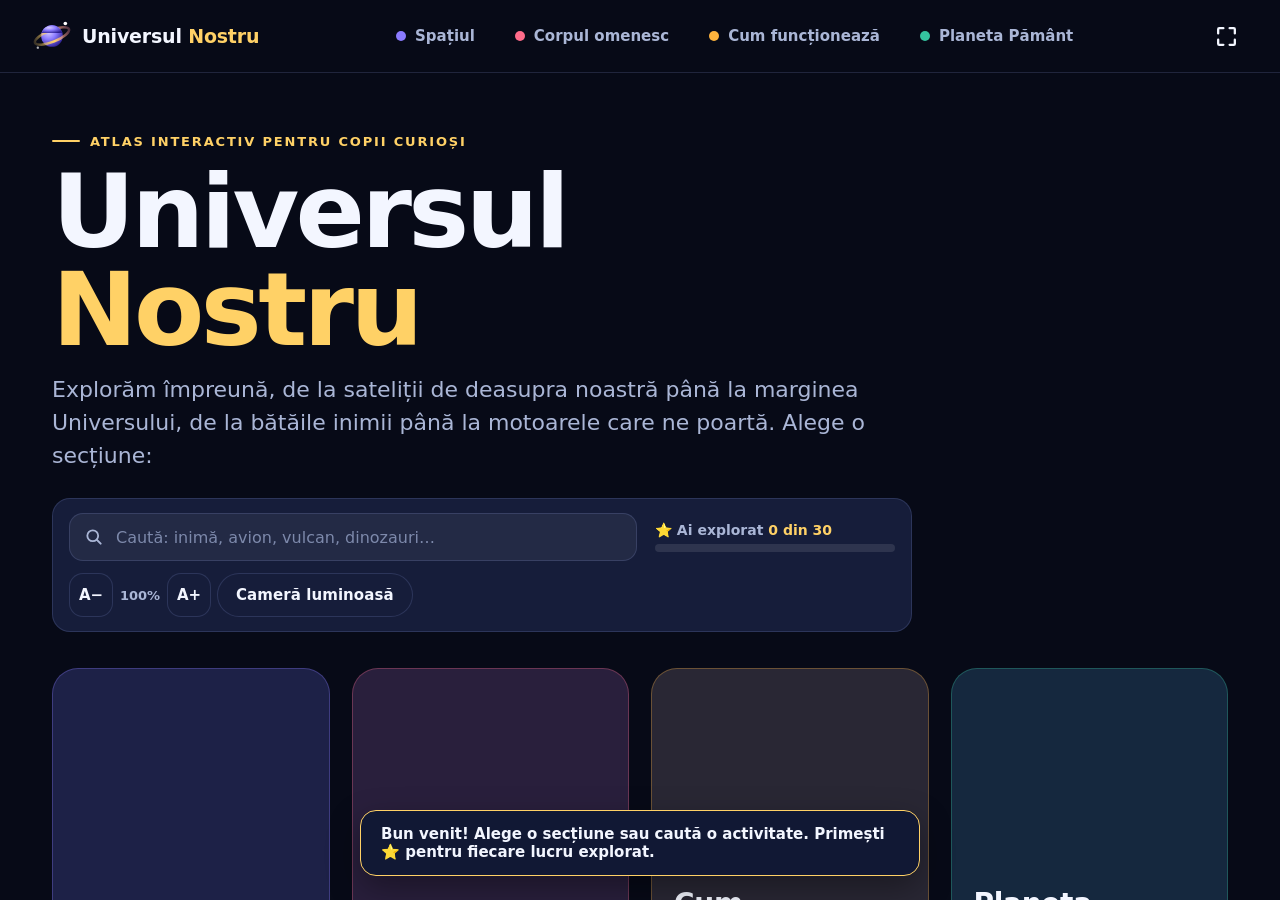
==== commit 3cd367d3: "Modul nou: Motoarele avionului (motor cu reacție și motor cu elice) Co-Authored-By: Claude Opus 5.5 " ====
--- a/index.html
+++ b/index.html
@@ -289,6 +289,14 @@
           <span class="card-cta">Joacă-te <svg class="i" aria-hidden="true"><use href="#i-arrow"/></svg></span>
         </div>
       </button>
+      <button class="card" data-module="aeroengine" style="--i:9">
+        <div class="card-art img" style="background-image:url(img/cards/m-aeroengine.jpg)"></div>
+        <div class="card-body">
+          <h3>Motoarele avionului</h3>
+          <p>Cum funcționează un motor cu reacție (aspiră, comprimă, arde, suflă) și unul cu elice — elicea e o aripă care se învârte.</p>
+          <span class="card-cta">Joacă-te <svg class="i" aria-hidden="true"><use href="#i-arrow"/></svg></span>
+        </div>
+      </button>
       <button class="card" data-module="train" style="--i:9">
         <div class="card-art img" style="background-image:url(img/cards/m-train.jpg)"></div>
         <div class="card-body">
@@ -586,6 +594,7 @@
 <script src="js/modules/tech/circuit.js?v=46"></script>
 <script src="js/modules/tech/phone.js?v=46"></script>
 <script src="js/modules/tech/solar.js?v=46"></script>
+<script src="js/modules/vehicles/aeroengine.js?v=46"></script>
 <script src="js/modules/vehicles/airplane.js?v=46"></script>
 <script src="js/modules/vehicles/car.js?v=46"></script>
 <script src="js/modules/vehicles/emotor.js?v=46"></script>
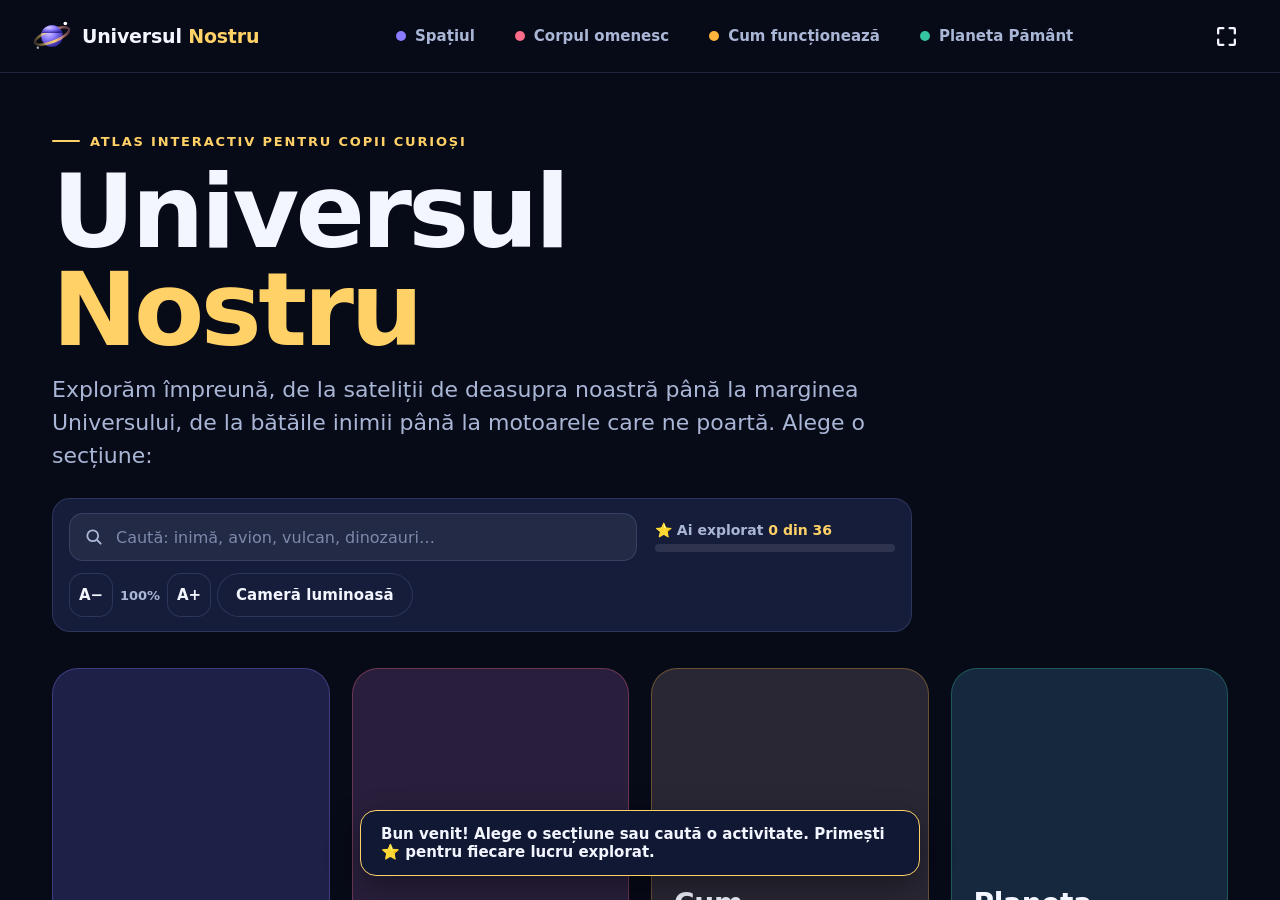
==== commit 2902e226: "Spațiul: 6 module noi (zi/noapte și anotimpuri, Luna, drumul spre Lună, Stația Spațială, constelații" ====
--- a/index.html
+++ b/index.html
@@ -73,7 +73,7 @@
         <span class="sec-art img" style="background-image:url(img/hub/space.jpg)"></span>
         <span class="sec-info">
           <h2>Spațiul</h2>
-          <p>Sistemul Solar, găuri negre, explozii cosmice, Big Bang și gravitație.</p>
+          <p>Sistemul Solar, ziua și noaptea, Luna, drumul spre Lună, stele, găuri negre și Big Bang.</p>
           <span class="sec-foot"><span class="sec-count" data-count="space"></span><span class="sec-go"><svg class="i" aria-hidden="true"><use href="#i-arrow"/></svg></span></span>
         </span>
       </button>
@@ -113,7 +113,7 @@
       <header class="sec-hero">
         <button class="back-link sec-back"><svg class="i" aria-hidden="true"><use href="#i-back"/></svg><span>Toate secțiunile</span></button>
         <h2 class="sec-title">Spațiul</h2>
-        <p class="sec-desc">Sistemul Solar, găuri negre, explozii cosmice, Big Bang și gravitație.</p>
+        <p class="sec-desc">Sistemul Solar, ziua și noaptea, Luna, drumul spre Lună, stele, găuri negre și Big Bang.</p>
         <span class="sec-badge" data-count="space"></span>
       </header>
       <div class="cards">
@@ -154,6 +154,54 @@
         <div class="card-body">
           <h3>Laborator de gravitație</h3>
           <p>Lansează planete și descoperă ce e o orbită, de ce cad unele în stea și altele scapă în spațiu.</p>
+          <span class="card-cta">Joacă-te <svg class="i" aria-hidden="true"><use href="#i-arrow"/></svg></span>
+        </div>
+      </button>
+      <button class="card" data-module="seasons" style="--i:22">
+        <div class="card-art img" style="background-image:url(img/cards/m-seasons.jpg)"></div>
+        <div class="card-body">
+          <h3>Ziua, noaptea și anotimpurile</h3>
+          <p>De ce avem zi și noapte, și de ce e vară sau iarnă: Pământul se învârte și e puțin aplecat.</p>
+          <span class="card-cta">Joacă-te <svg class="i" aria-hidden="true"><use href="#i-arrow"/></svg></span>
+        </div>
+      </button>
+      <button class="card" data-module="moon" style="--i:26">
+        <div class="card-art img" style="background-image:url(img/cards/m-moon.jpg)"></div>
+        <div class="card-body">
+          <h3>Luna: faze și eclipse</h3>
+          <p>De ce Luna e când plină, când o felie subțire, și ce se întâmplă la o eclipsă de Soare sau de Lună.</p>
+          <span class="card-cta">Joacă-te <svg class="i" aria-hidden="true"><use href="#i-arrow"/></svg></span>
+        </div>
+      </button>
+      <button class="card" data-module="moontrip" style="--i:30">
+        <div class="card-art img" style="background-image:url(img/cards/m-moontrip.jpg)"></div>
+        <div class="card-body">
+          <h3>Drumul spre Lună</h3>
+          <p>O misiune pas cu pas: decolarea, treptele rachetei, drumul de 3 zile, aselenizarea, pașii pe Lună și întoarcerea.</p>
+          <span class="card-cta">Joacă-te <svg class="i" aria-hidden="true"><use href="#i-arrow"/></svg></span>
+        </div>
+      </button>
+      <button class="card" data-module="isslife" style="--i:34">
+        <div class="card-art img" style="background-image:url(img/cards/m-isslife.jpg)"></div>
+        <div class="card-body">
+          <h3>Viața pe Stația Spațială</h3>
+          <p>Cum dorm, mănâncă, se spală și fac sport astronauții când totul plutește, și cum se văd 16 răsărituri pe zi.</p>
+          <span class="card-cta">Joacă-te <svg class="i" aria-hidden="true"><use href="#i-arrow"/></svg></span>
+        </div>
+      </button>
+      <button class="card" data-module="constellations" style="--i:38">
+        <div class="card-art img" style="background-image:url(img/cards/m-constellations.jpg)"></div>
+        <div class="card-body">
+          <h3>Constelațiile</h3>
+          <p>Carul Mare, Orion, Casiopeea și Leul: desenele de pe cerul nopții și cum găsești Steaua Polară.</p>
+          <span class="card-cta">Joacă-te <svg class="i" aria-hidden="true"><use href="#i-arrow"/></svg></span>
+        </div>
+      </button>
+      <button class="card" data-module="scale" style="--i:42">
+        <div class="card-art img" style="background-image:url(img/cards/m-scale.jpg)"></div>
+        <div class="card-body">
+          <h3>Cât de mari sunt lucrurile</h3>
+          <p>De la o furnică la un elefant, un munte, Pământul, Soarele și toată galaxia: comparăm mărimile.</p>
           <span class="card-cta">Joacă-te <svg class="i" aria-hidden="true"><use href="#i-arrow"/></svg></span>
         </div>
       </button>
@@ -599,5 +647,11 @@
 <script src="js/modules/vehicles/car.js?v=46"></script>
 <script src="js/modules/vehicles/emotor.js?v=46"></script>
 <script src="js/modules/vehicles/train.js?v=46"></script>
+<script src="js/modules/space/seasons.js?v=46"></script>
+<script src="js/modules/space/moon.js?v=46"></script>
+<script src="js/modules/space/moontrip.js?v=46"></script>
+<script src="js/modules/space/isslife.js?v=46"></script>
+<script src="js/modules/space/constellations.js?v=46"></script>
+<script src="js/modules/space/scale.js?v=46"></script>
 </body>
 </html>
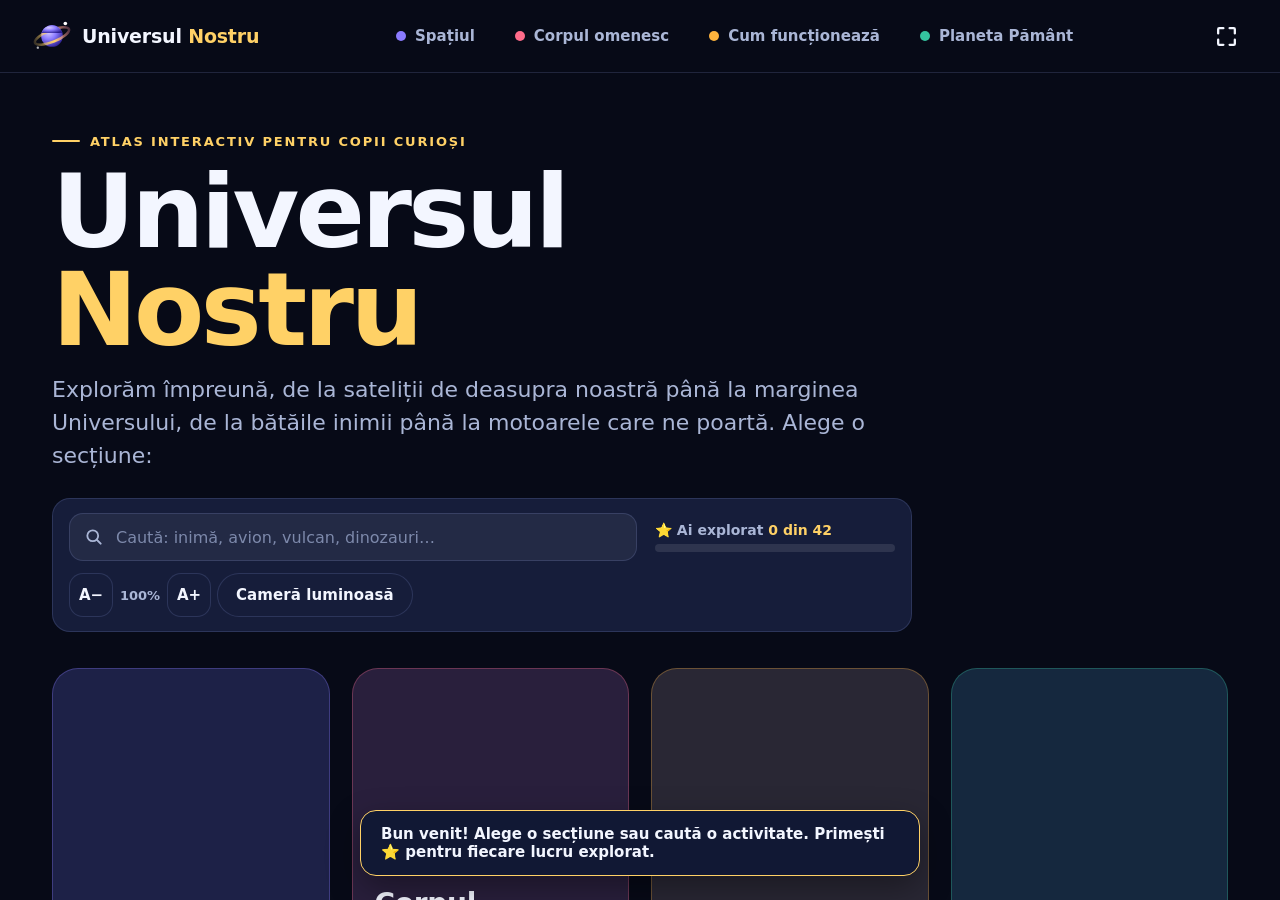
==== commit 21b5d960: "Corpul omenesc: 6 module noi (simțurile, mușchii, sângele, microbii și vaccinul, dinții, cum creștem" ====
--- a/index.html
+++ b/index.html
@@ -81,7 +81,7 @@
         <span class="sec-art img" style="background-image:url(img/cards/m-heart.jpg)"></span>
         <span class="sec-info">
           <h2>Corpul omenesc</h2>
-          <p>Inima, plămânii, scheletul, digestia și creierul.</p>
+          <p>Inima, plămânii, scheletul, digestia, creierul, simțurile, mușchii, sângele, dinții și cum creștem.</p>
           <span class="sec-foot"><span class="sec-count" data-count="body"></span><span class="sec-go"><svg class="i" aria-hidden="true"><use href="#i-arrow"/></svg></span></span>
         </span>
       </button>
@@ -211,7 +211,7 @@
       <header class="sec-hero">
         <button class="back-link sec-back"><svg class="i" aria-hidden="true"><use href="#i-back"/></svg><span>Toate secțiunile</span></button>
         <h2 class="sec-title">Corpul omenesc</h2>
-        <p class="sec-desc">Inima, plămânii, scheletul, digestia și creierul.</p>
+        <p class="sec-desc">Inima, plămânii, scheletul, digestia, creierul, simțurile, mușchii, sângele, dinții și cum creștem.</p>
         <span class="sec-badge" data-count="body"></span>
       </header>
       <div class="cards">
@@ -252,6 +252,54 @@
         <div class="card-body">
           <h3>Creierul</h3>
           <p>Zonele creierului, un test de reflexe și un joc de memorie. Cât de repede ești?</p>
+          <span class="card-cta">Explorează <svg class="i" aria-hidden="true"><use href="#i-arrow"/></svg></span>
+        </div>
+      </button>
+      <button class="card" data-module="senses" style="--i:21">
+        <div class="card-art img" style="background-image:url(img/cards/m-senses.jpg)"></div>
+        <div class="card-body">
+          <h3>Cele 5 simțuri</h3>
+          <p>Văzul, auzul, mirosul, gustul și pipăitul: cum ajung informațiile de la ochi, urechi, nas, limbă și piele la creier.</p>
+          <span class="card-cta">Explorează <svg class="i" aria-hidden="true"><use href="#i-arrow"/></svg></span>
+        </div>
+      </button>
+      <button class="card" data-module="muscles" style="--i:25">
+        <div class="card-art img" style="background-image:url(img/cards/m-muscles.jpg)"></div>
+        <div class="card-body">
+          <h3>Mușchii</h3>
+          <p>Bicepsul și tricepsul lucrează în pereche: mușchii doar trag. Plus harta mușchilor corpului.</p>
+          <span class="card-cta">Explorează <svg class="i" aria-hidden="true"><use href="#i-arrow"/></svg></span>
+        </div>
+      </button>
+      <button class="card" data-module="blood" style="--i:29">
+        <div class="card-art img" style="background-image:url(img/cards/m-blood.jpg)"></div>
+        <div class="card-body">
+          <h3>Sângele</h3>
+          <p>Drumul sângelui prin corp, globulele roșii și albe, și cum se repară singură o tăietură.</p>
+          <span class="card-cta">Explorează <svg class="i" aria-hidden="true"><use href="#i-arrow"/></svg></span>
+        </div>
+      </button>
+      <button class="card" data-module="immune" style="--i:33">
+        <div class="card-art img" style="background-image:url(img/cards/m-immune.jpg)"></div>
+        <div class="card-body">
+          <h3>Microbii și apărarea corpului</h3>
+          <p>De ce ne spălăm pe mâini, cum luptă globulele albe cu microbii și cum ne ajută un vaccin.</p>
+          <span class="card-cta">Explorează <svg class="i" aria-hidden="true"><use href="#i-arrow"/></svg></span>
+        </div>
+      </button>
+      <button class="card" data-module="teeth" style="--i:37">
+        <div class="card-art img" style="background-image:url(img/cards/m-teeth.jpg)"></div>
+        <div class="card-body">
+          <h3>Dinții</h3>
+          <p>Dinți de lapte și definitivi, ce e în interiorul unui dinte, cum apare caria și cum ne spălăm corect pe dinți.</p>
+          <span class="card-cta">Explorează <svg class="i" aria-hidden="true"><use href="#i-arrow"/></svg></span>
+        </div>
+      </button>
+      <button class="card" data-module="growth" style="--i:41">
+        <div class="card-art img" style="background-image:url(img/cards/m-growth.jpg)"></div>
+        <div class="card-body">
+          <h3>Cum creștem</h3>
+          <p>De la bebeluș la adolescent, adult și bunic: înălțimea, oasele, dinții și ce se schimbă la fiecare vârstă.</p>
           <span class="card-cta">Explorează <svg class="i" aria-hidden="true"><use href="#i-arrow"/></svg></span>
         </div>
       </button>
@@ -616,6 +664,7 @@
 <script src="js/app.js?v=46"></script>
 <script src="js/core/art.js?v=46"></script>
 <script src="js/core/creatures.js?v=46"></script>
+<script src="js/core/fit.js?v=46"></script>
 <script src="js/core/modules.js?v=46"></script>
 <script src="js/core/ux.js?v=46"></script>
 <script src="js/modules/body/brain.js?v=46"></script>
@@ -653,5 +702,11 @@
 <script src="js/modules/space/isslife.js?v=46"></script>
 <script src="js/modules/space/constellations.js?v=46"></script>
 <script src="js/modules/space/scale.js?v=46"></script>
+<script src="js/modules/body/senses.js?v=46"></script>
+<script src="js/modules/body/muscles.js?v=46"></script>
+<script src="js/modules/body/blood.js?v=46"></script>
+<script src="js/modules/body/immune.js?v=46"></script>
+<script src="js/modules/body/teeth.js?v=46"></script>
+<script src="js/modules/body/growth.js?v=46"></script>
 </body>
 </html>
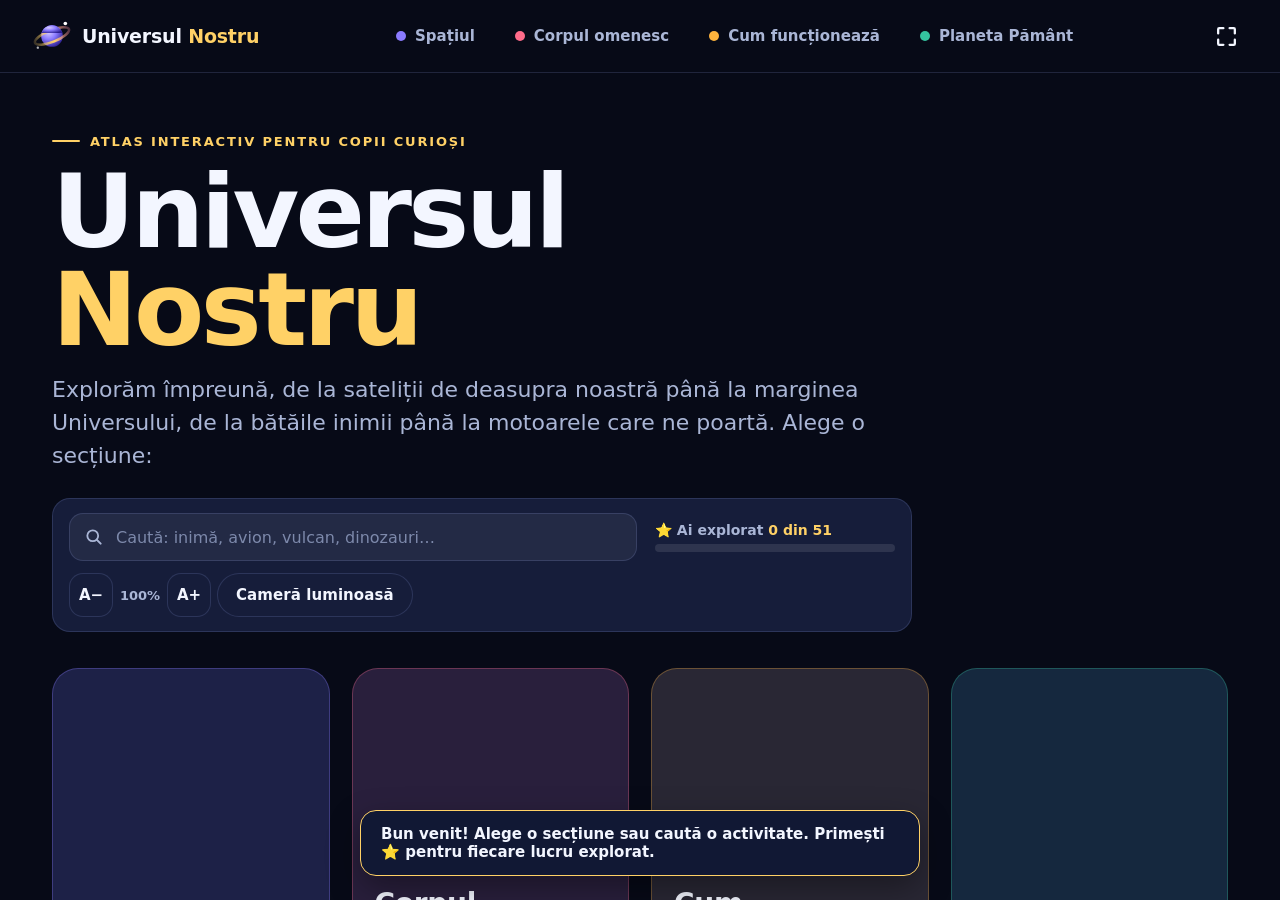
==== commit 9f24e1ed: "Cum funcționează: 9 module noi (elicopter, vapor și submarin, rachetă, bicicletă, pârghii și scripeț" ====
--- a/index.html
+++ b/index.html
@@ -89,7 +89,7 @@
         <span class="sec-art img" style="background-image:url(img/cards/m-mechanics.jpg)"></span>
         <span class="sec-info">
           <h2>Cum funcționează</h2>
-          <p>Circuite, avioane, motoare, trenuri, telefoane, aparate foto și mașini.</p>
+          <p>Avioane, elicoptere, vapoare, rachete, biciclete, motoare, magneți, lumina, frigiderul și internetul.</p>
           <span class="sec-foot"><span class="sec-count" data-count="how"></span><span class="sec-go"><svg class="i" aria-hidden="true"><use href="#i-arrow"/></svg></span></span>
         </span>
       </button>
@@ -309,7 +309,7 @@
       <header class="sec-hero">
         <button class="back-link sec-back"><svg class="i" aria-hidden="true"><use href="#i-back"/></svg><span>Toate secțiunile</span></button>
         <h2 class="sec-title">Cum funcționează</h2>
-        <p class="sec-desc">Circuite, avioane, motoare, trenuri, telefoane, aparate foto și mașini.</p>
+        <p class="sec-desc">Avioane, elicoptere, vapoare, rachete, biciclete, motoare, magneți, lumina, frigiderul și internetul.</p>
         <span class="sec-badge" data-count="how"></span>
       </header>
       <div class="cards">
@@ -406,6 +406,78 @@
         <div class="card-body">
           <h3>Mașina</h3>
           <p>Accelerează și schimbă vitezele, urmărește turația motorului și află cum frânează o mașină.</p>
+          <span class="card-cta">Joacă-te <svg class="i" aria-hidden="true"><use href="#i-arrow"/></svg></span>
+        </div>
+      </button>
+      <button class="card" data-module="helicopter" style="--i:49">
+        <div class="card-art img" style="background-image:url(img/cards/m-helicopter.jpg)"></div>
+        <div class="card-body">
+          <h3>Elicopterul</h3>
+          <p>Cum stă pe loc în aer, cum zboară înainte și de ce are nevoie de elicea mică din coadă.</p>
+          <span class="card-cta">Joacă-te <svg class="i" aria-hidden="true"><use href="#i-arrow"/></svg></span>
+        </div>
+      </button>
+      <button class="card" data-module="boat" style="--i:53">
+        <div class="card-art img" style="background-image:url(img/cards/m-boat.jpg)"></div>
+        <div class="card-body">
+          <h3>Vaporul și submarinul</h3>
+          <p>De ce plutește un vapor de fier, dar o bilă de fier se scufundă, și cum urcă și coboară un submarin.</p>
+          <span class="card-cta">Joacă-te <svg class="i" aria-hidden="true"><use href="#i-arrow"/></svg></span>
+        </div>
+      </button>
+      <button class="card" data-module="rocketphys" style="--i:57">
+        <div class="card-art img" style="background-image:url(img/cards/m-rocketphys.jpg)"></div>
+        <div class="card-body">
+          <h3>Racheta: acțiune și reacțiune</h3>
+          <p>Balonul care zboară prin cameră, racheta care decolează și copilul pe skateboard: împingi înapoi, mergi înainte.</p>
+          <span class="card-cta">Joacă-te <svg class="i" aria-hidden="true"><use href="#i-arrow"/></svg></span>
+        </div>
+      </button>
+      <button class="card" data-module="bicycle" style="--i:61">
+        <div class="card-art img" style="background-image:url(img/cards/m-bicycle.jpg)"></div>
+        <div class="card-body">
+          <h3>Bicicleta</h3>
+          <p>Pedalele, lanțul și vitezele: de ce urci dealul mai ușor cu roata dințată mare în spate.</p>
+          <span class="card-cta">Joacă-te <svg class="i" aria-hidden="true"><use href="#i-arrow"/></svg></span>
+        </div>
+      </button>
+      <button class="card" data-module="levers" style="--i:65">
+        <div class="card-art img" style="background-image:url(img/cards/m-levers.jpg)"></div>
+        <div class="card-body">
+          <h3>Pârghii și scripeți</h3>
+          <p>Cum ridică un copil un elefant pe un balansoar și cum ridici un pian cu mai mulți scripeți.</p>
+          <span class="card-cta">Joacă-te <svg class="i" aria-hidden="true"><use href="#i-arrow"/></svg></span>
+        </div>
+      </button>
+      <button class="card" data-module="light" style="--i:69">
+        <div class="card-art img" style="background-image:url(img/cards/m-light.jpg)"></div>
+        <div class="card-body">
+          <h3>Lumina și culorile</h3>
+          <p>Prisma care face curcubeu, de ce e cerul albastru și roșu la apus, și cum se amestecă lumina pe un ecran.</p>
+          <span class="card-cta">Joacă-te <svg class="i" aria-hidden="true"><use href="#i-arrow"/></svg></span>
+        </div>
+      </button>
+      <button class="card" data-module="magnets" style="--i:73">
+        <div class="card-art img" style="background-image:url(img/cards/m-magnets.jpg)"></div>
+        <div class="card-body">
+          <h3>Magneții</h3>
+          <p>Polii care se atrag și se resping, ce lucruri atrage un magnet și de ce busola arată mereu Nordul.</p>
+          <span class="card-cta">Joacă-te <svg class="i" aria-hidden="true"><use href="#i-arrow"/></svg></span>
+        </div>
+      </button>
+      <button class="card" data-module="fridge" style="--i:77">
+        <div class="card-art img" style="background-image:url(img/cards/m-fridge.jpg)"></div>
+        <div class="card-body">
+          <h3>Frigiderul</h3>
+          <p>Frigiderul nu face frig: mută căldura din interior afară, cu un lichid care se evaporă și un compresor.</p>
+          <span class="card-cta">Joacă-te <svg class="i" aria-hidden="true"><use href="#i-arrow"/></svg></span>
+        </div>
+      </button>
+      <button class="card" data-module="internet" style="--i:81">
+        <div class="card-art img" style="background-image:url(img/cards/m-internet.jpg)"></div>
+        <div class="card-body">
+          <h3>Internetul</h3>
+          <p>Cum ajunge un mesaj de la tine la bunica: pachete, Wi-Fi, cabluri sub mare, sateliți și antene.</p>
           <span class="card-cta">Joacă-te <svg class="i" aria-hidden="true"><use href="#i-arrow"/></svg></span>
         </div>
       </button>
@@ -708,5 +780,14 @@
 <script src="js/modules/body/immune.js?v=46"></script>
 <script src="js/modules/body/teeth.js?v=46"></script>
 <script src="js/modules/body/growth.js?v=46"></script>
+<script src="js/modules/vehicles/helicopter.js?v=46"></script>
+<script src="js/modules/vehicles/boat.js?v=46"></script>
+<script src="js/modules/vehicles/rocketphys.js?v=46"></script>
+<script src="js/modules/vehicles/bicycle.js?v=46"></script>
+<script src="js/modules/mechanics/levers.js?v=46"></script>
+<script src="js/modules/tech/light.js?v=46"></script>
+<script src="js/modules/mechanics/magnets.js?v=46"></script>
+<script src="js/modules/tech/fridge.js?v=46"></script>
+<script src="js/modules/tech/internet.js?v=46"></script>
 </body>
 </html>
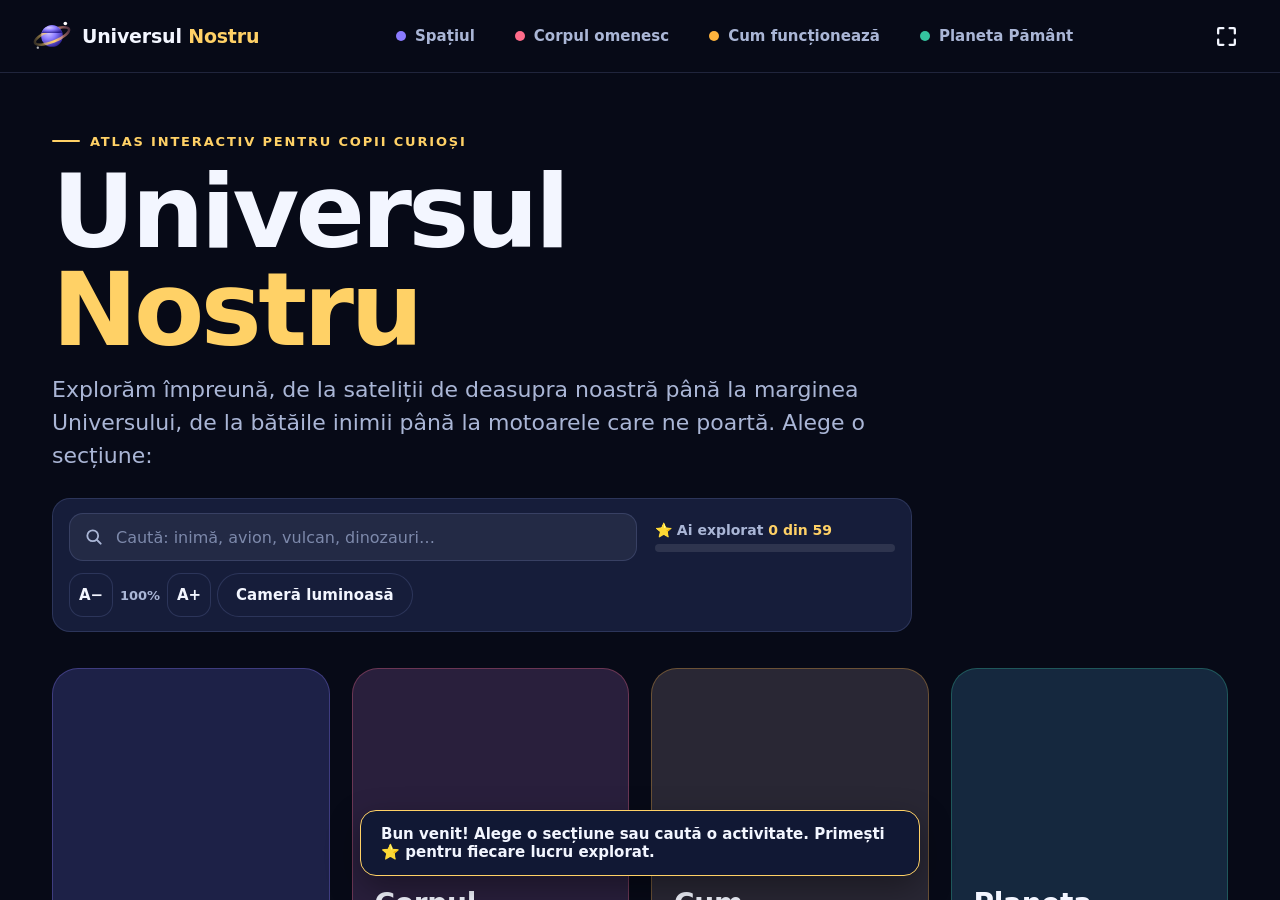
==== commit f22376fb: "Planeta Pământ: 8 module noi (dinozauri, circuitul apei, vremea, plantele, habitatele, ciclul de via" ====
--- a/index.html
+++ b/index.html
@@ -97,7 +97,7 @@
         <span class="sec-art img" style="background-image:url(img/cards/m-earthtime.jpg)"></span>
         <span class="sec-info">
           <h2>Planeta Pământ</h2>
-          <p>Pământul în timp, omul, fauna și flora, civilizația, relief, vulcani, straturi și oceane.</p>
+          <p>Dinozaurii, vremea, circuitul apei, plantele, habitatele, harta lumii, vulcani, oceane și istoria Pământului.</p>
           <span class="sec-foot"><span class="sec-count" data-count="earth"></span><span class="sec-go"><svg class="i" aria-hidden="true"><use href="#i-arrow"/></svg></span></span>
         </span>
       </button>
@@ -487,7 +487,7 @@
       <header class="sec-hero">
         <button class="back-link sec-back"><svg class="i" aria-hidden="true"><use href="#i-back"/></svg><span>Toate secțiunile</span></button>
         <h2 class="sec-title">Planeta Pământ</h2>
-        <p class="sec-desc">Pământul în timp, omul, fauna și flora, civilizația, relief, vulcani, straturi și oceane.</p>
+        <p class="sec-desc">Dinozaurii, vremea, circuitul apei, plantele, habitatele, harta lumii, vulcani, oceane și istoria Pământului.</p>
         <span class="sec-badge" data-count="earth"></span>
       </header>
       <div class="cards">
@@ -553,6 +553,70 @@
           <h3>Oceane și adâncimi</h3>
           <p>Scufundă-te până la Groapa Marianelor și vezi ce animale trăiesc la fiecare adâncime.</p>
           <span class="card-cta">Explorează <svg class="i" aria-hidden="true"><use href="#i-arrow"/></svg></span>
+        </div>
+      </button>
+      <button class="card" data-module="dinosaurs" style="--i:33">
+        <div class="card-art img" style="background-image:url(img/cards/m-dinosaurs.jpg)"></div>
+        <div class="card-body">
+          <h3>Dinozaurii</h3>
+          <p>Cât de mari erau T-rex și Brachiosaurus față de tine, ce s-a întâmplat la venirea asteroidului și cum se caută fosile.</p>
+          <span class="card-cta">Joacă-te <svg class="i" aria-hidden="true"><use href="#i-arrow"/></svg></span>
+        </div>
+      </button>
+      <button class="card" data-module="watercycle" style="--i:37">
+        <div class="card-art img" style="background-image:url(img/cards/m-watercycle.jpg)"></div>
+        <div class="card-body">
+          <h3>Circuitul apei</h3>
+          <p>Drumul unei picături de apă: din mare în nori, din nori ploaie sau zăpadă, iar râurile o duc înapoi în mare.</p>
+          <span class="card-cta">Joacă-te <svg class="i" aria-hidden="true"><use href="#i-arrow"/></svg></span>
+        </div>
+      </button>
+      <button class="card" data-module="weather" style="--i:41">
+        <div class="card-art img" style="background-image:url(img/cards/m-weather.jpg)"></div>
+        <div class="card-body">
+          <h3>Vremea</h3>
+          <p>Soare, nori, ploaie, furtună cu fulgere, ninsoare, grindină, ceață și tornade: de unde vin și cum se formează.</p>
+          <span class="card-cta">Joacă-te <svg class="i" aria-hidden="true"><use href="#i-arrow"/></svg></span>
+        </div>
+      </button>
+      <button class="card" data-module="plants" style="--i:45">
+        <div class="card-art img" style="background-image:url(img/cards/m-plants.jpg)"></div>
+        <div class="card-body">
+          <h3>Plantele</h3>
+          <p>De la sămânță la floare și fruct, albina care duce polenul și cum își fac plantele hrana din lumină: fotosinteza.</p>
+          <span class="card-cta">Joacă-te <svg class="i" aria-hidden="true"><use href="#i-arrow"/></svg></span>
+        </div>
+      </button>
+      <button class="card" data-module="habitats" style="--i:49">
+        <div class="card-art img" style="background-image:url(img/cards/m-habitats.jpg)"></div>
+        <div class="card-body">
+          <h3>Habitatele lumii</h3>
+          <p>Pădurea, jungla, deșertul, Arctica, savana și oceanul: ce animale trăiesc acolo și cum s-au adaptat.</p>
+          <span class="card-cta">Joacă-te <svg class="i" aria-hidden="true"><use href="#i-arrow"/></svg></span>
+        </div>
+      </button>
+      <button class="card" data-module="lifecycle" style="--i:53">
+        <div class="card-art img" style="background-image:url(img/cards/m-lifecycle.jpg)"></div>
+        <div class="card-body">
+          <h3>Ciclul de viață</h3>
+          <p>Din ou în omidă, crisalidă și fluture; din mormoloc în broască; din ou în găină.</p>
+          <span class="card-cta">Joacă-te <svg class="i" aria-hidden="true"><use href="#i-arrow"/></svg></span>
+        </div>
+      </button>
+      <button class="card" data-module="worldmap" style="--i:57">
+        <div class="card-art img" style="background-image:url(img/cards/m-worldmap.jpg)"></div>
+        <div class="card-body">
+          <h3>Harta lumii</h3>
+          <p>Cele 7 continente și 5 oceane, animalele de pe fiecare continent și unde e România pe hartă.</p>
+          <span class="card-cta">Joacă-te <svg class="i" aria-hidden="true"><use href="#i-arrow"/></svg></span>
+        </div>
+      </button>
+      <button class="card" data-module="tectonics" style="--i:61">
+        <div class="card-art img" style="background-image:url(img/cards/m-tectonics.jpg)"></div>
+        <div class="card-body">
+          <h3>Plăcile tectonice</h3>
+          <p>Continentele se mișcă! Pangeea de acum 250 de milioane de ani și cum se nasc munții, vulcanii și oceanele noi.</p>
+          <span class="card-cta">Joacă-te <svg class="i" aria-hidden="true"><use href="#i-arrow"/></svg></span>
         </div>
       </button>
       </div>
@@ -789,5 +853,13 @@
 <script src="js/modules/mechanics/magnets.js?v=46"></script>
 <script src="js/modules/tech/fridge.js?v=46"></script>
 <script src="js/modules/tech/internet.js?v=46"></script>
+<script src="js/modules/earth/dinosaurs.js?v=46"></script>
+<script src="js/modules/earth/watercycle.js?v=46"></script>
+<script src="js/modules/earth/weather.js?v=46"></script>
+<script src="js/modules/earth/plants.js?v=46"></script>
+<script src="js/modules/earth/habitats.js?v=46"></script>
+<script src="js/modules/earth/lifecycle.js?v=46"></script>
+<script src="js/modules/earth/worldmap.js?v=46"></script>
+<script src="js/modules/earth/tectonics.js?v=46"></script>
 </body>
 </html>
